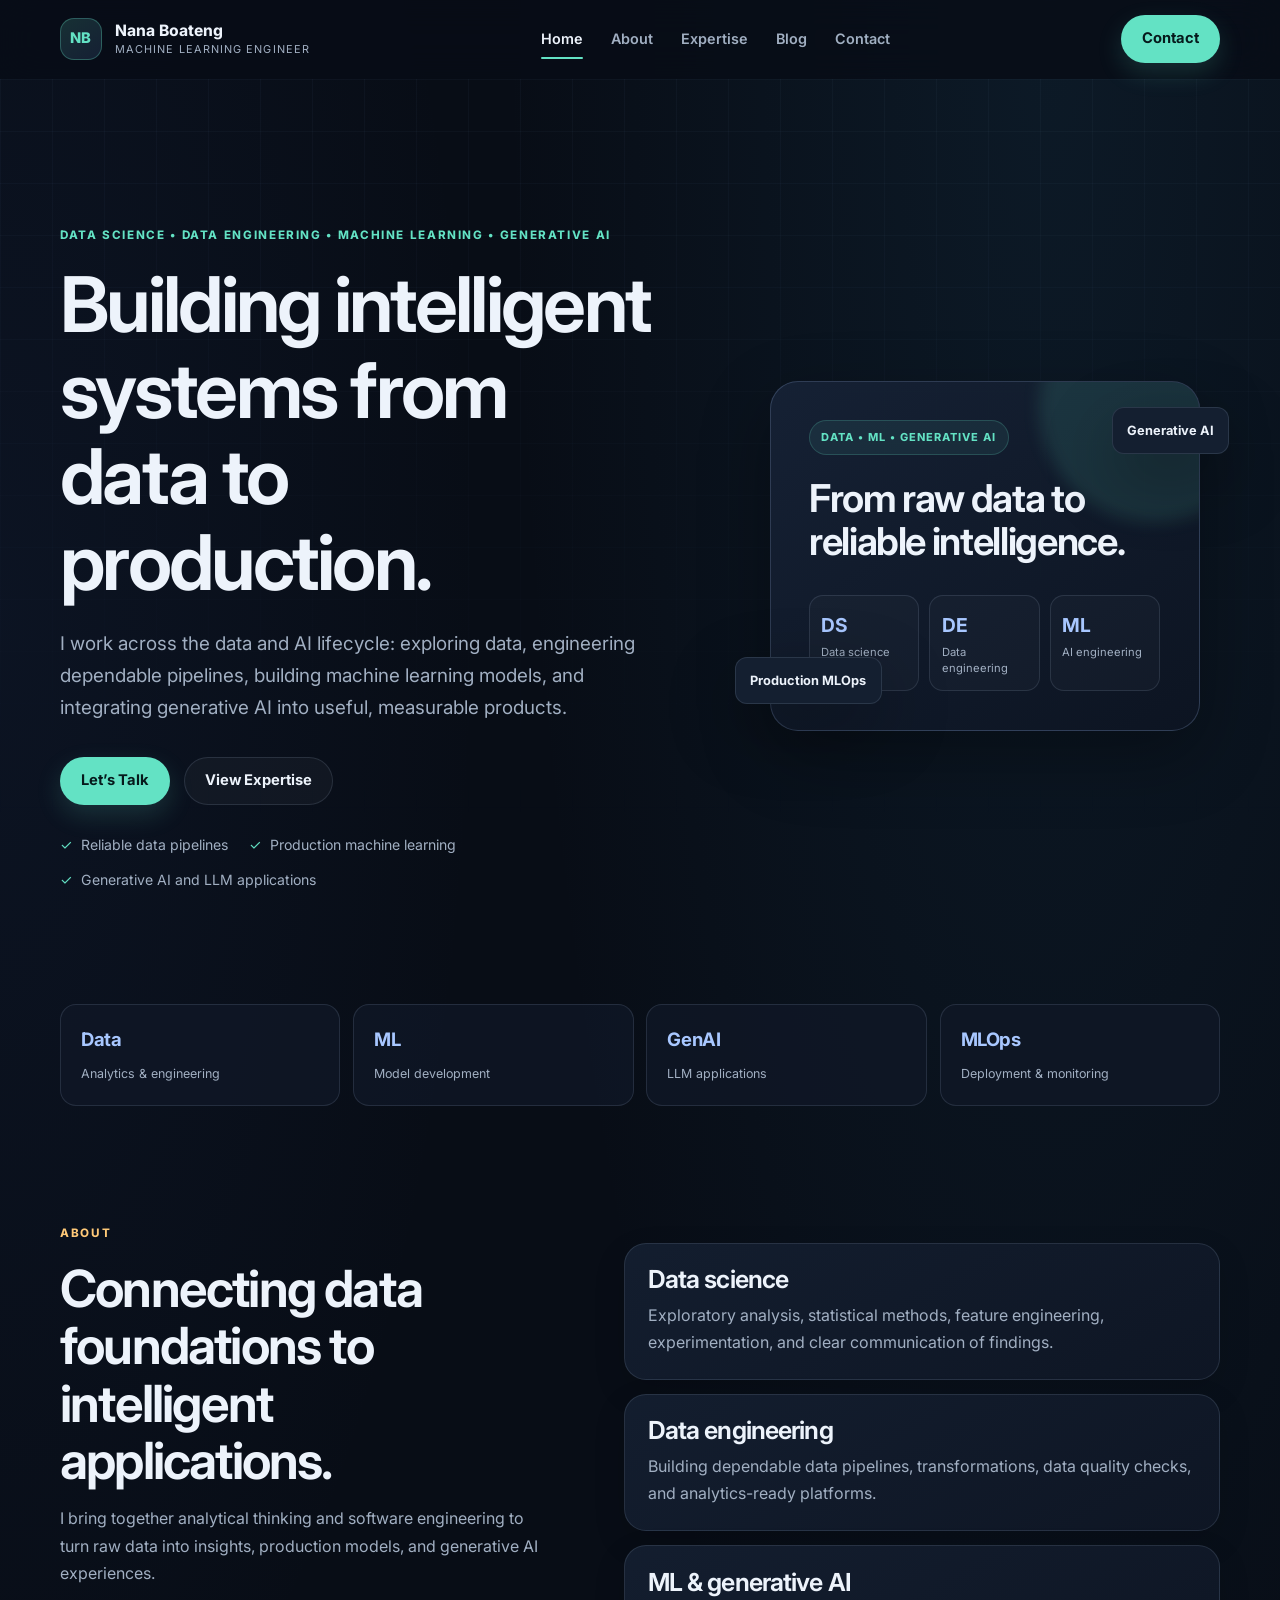
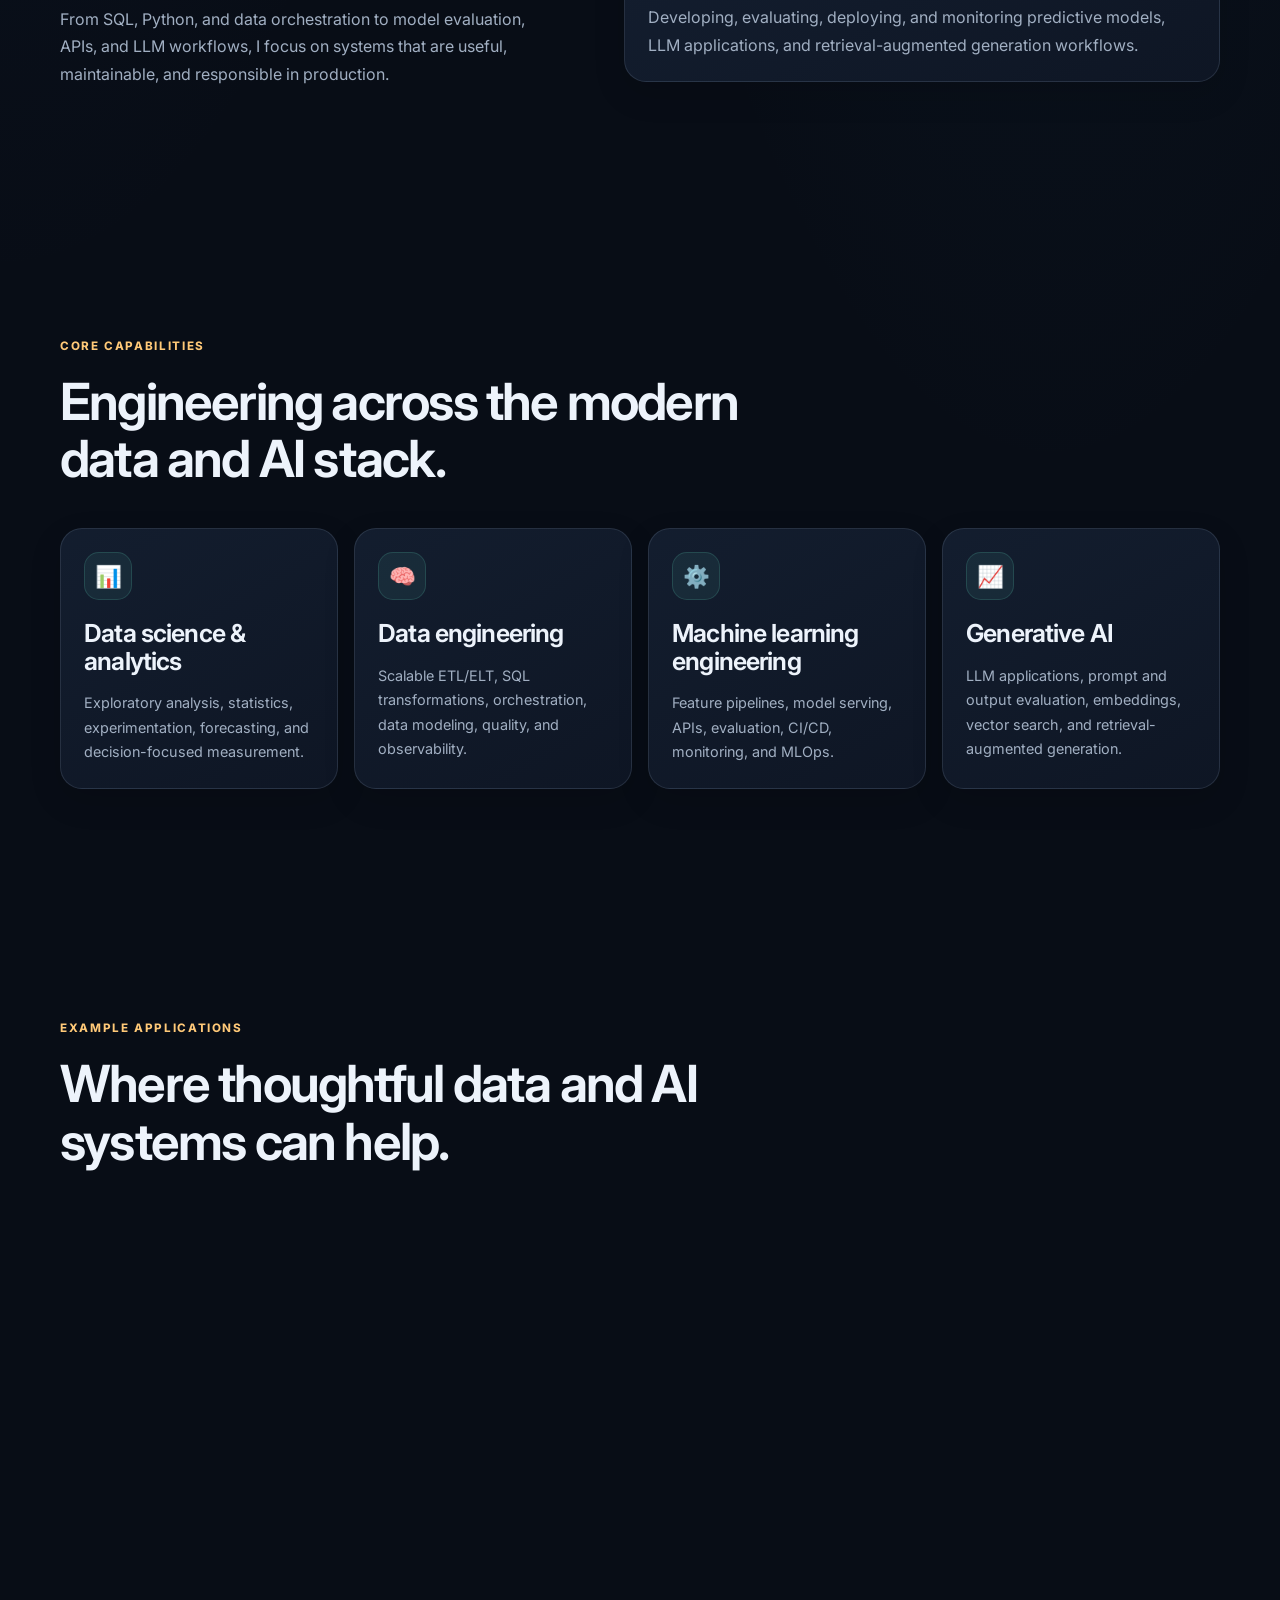
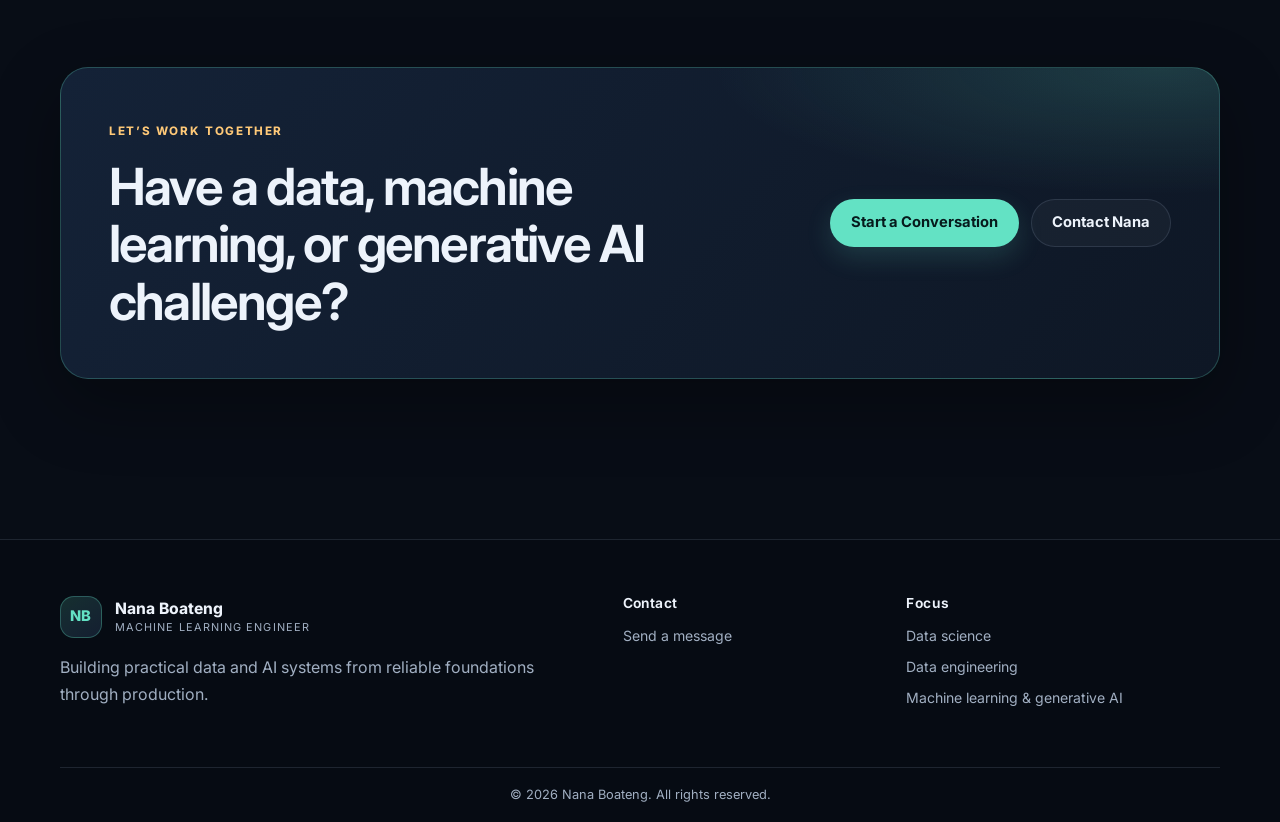
==== index.html @ 85acb922 "add files" ====
<!DOCTYPE html>
<html lang="en">
  <head>
    <meta charset="UTF-8" />
    <meta name="viewport" content="width=device-width, initial-scale=1.0" />
    <meta name="theme-color" content="#080d16" />
    <title>Nana Boateng | Machine Learning Engineer</title>
    <meta
      name="description"
      content="Nana Boateng is a Machine Learning Engineer working across data science, data engineering, machine learning, and generative AI."
    />
    <link rel="preconnect" href="https://fonts.googleapis.com" />
    <link rel="preconnect" href="https://fonts.gstatic.com" crossorigin />
    <link
      href="https://fonts.googleapis.com/css2?family=Inter:wght@400;500;600;700;800&display=swap"
      rel="stylesheet"
    />
    <link rel="stylesheet" href="assets/css/styles.css" />
  </head>
  <body>
    <a class="skip-link" href="#main-content">Skip to content</a>
    <header class="site-header">
      <div class="container nav-wrap">
        <div class="brand">
          <div class="brand-mark">NB</div>
          <div>
            <span class="brand-name">Nana Boateng</span>
            <small>Machine Learning Engineer</small>
          </div>
        </div>

        <nav class="main-nav" id="primary-navigation" aria-label="Main navigation">
          <a href="index.html">Home</a>
          <a href="pages/about.html">About</a>
          <a href="pages/expertise.html">Expertise</a>
          <a href="blog/index.html">Blog</a>
          <a href="pages/contact.html">Contact</a>
        </nav>

        <button class="menu-toggle" type="button" aria-label="Open menu" aria-controls="primary-navigation" aria-expanded="false">☰</button>
        <a class="btn btn-primary nav-cta" href="pages/contact.html">Contact</a>
      </div>
    </header>

    <main id="main-content">
      <section class="hero">
        <div class="container hero-layout">
          <div class="hero-copy">
            <span class="eyebrow">Data science • data engineering • machine learning • generative AI</span>
            <h1>Building intelligent systems from data to production.</h1>
            <p>
              I work across the data and AI lifecycle: exploring data, engineering dependable
              pipelines, building machine learning models, and integrating generative AI into
              useful, measurable products.
            </p>
            <div class="hero-actions">
              <a class="btn btn-primary" href="pages/contact.html">Let’s Talk</a>
              <a class="btn btn-secondary" href="pages/expertise.html">View Expertise</a>
            </div>
            <ul class="hero-points">
              <li>Reliable data pipelines</li>
              <li>Production machine learning</li>
              <li>Generative AI and LLM applications</li>
            </ul>
          </div>

          <div class="hero-visual" role="img" aria-label="Overview of data science, data engineering, machine learning, and generative AI">
            <div class="visual-card main-card">
              <div class="mini-badge">Data • ML • Generative AI</div>
              <h3>From raw data to reliable intelligence.</h3>
              <div class="card-rows">
                <div>
                  <strong>DS</strong>
                  <span>Data science</span>
                </div>
                <div>
                  <strong>DE</strong>
                  <span>Data engineering</span>
                </div>
                <div>
                  <strong>ML</strong>
                  <span>AI engineering</span>
                </div>
              </div>
            </div>
            <div class="floating-note note-top">Generative AI</div>
            <div class="floating-note note-bottom">Production MLOps</div>
          </div>
        </div>
      </section>

      <section class="stats">
        <div class="container stat-grid">
          <div>
            <strong>Data</strong>
            <span>Analytics & engineering</span>
          </div>
          <div>
            <strong>ML</strong>
            <span>Model development</span>
          </div>
          <div>
            <strong>GenAI</strong>
            <span>LLM applications</span>
          </div>
          <div>
            <strong>MLOps</strong>
            <span>Deployment & monitoring</span>
          </div>
        </div>
      </section>

      <section id="about" class="section about">
        <div class="container split-layout">
          <div class="content-block">
            <span class="eyebrow accent">About</span>
            <h2>Connecting data foundations to intelligent applications.</h2>
            <p>
              I bring together analytical thinking and software engineering to turn raw data into
              insights, production models, and generative AI experiences.
            </p>
            <p>
              From SQL, Python, and data orchestration to model evaluation, APIs, and LLM workflows,
              I focus on systems that are useful, maintainable, and responsible in production.
            </p>
          </div>

          <div class="feature-stack">
            <article>
              <h3>Data science</h3>
              <p>Exploratory analysis, statistical methods, feature engineering, experimentation, and clear communication of findings.</p>
            </article>
            <article>
              <h3>Data engineering</h3>
              <p>Building dependable data pipelines, transformations, data quality checks, and analytics-ready platforms.</p>
            </article>
            <article>
              <h3>ML & generative AI</h3>
              <p>Developing, evaluating, deploying, and monitoring predictive models, LLM applications, and retrieval-augmented generation workflows.</p>
            </article>
          </div>
        </div>
      </section>

      <section id="programs" class="section programs">
        <div class="container">
          <div class="section-heading">
            <span class="eyebrow accent">Core capabilities</span>
            <h2>Engineering across the modern data and AI stack.</h2>
          </div>

          <div class="card-grid">
            <article class="program-card">
              <div class="icon" aria-hidden="true">📊</div>
              <h3>Data science & analytics</h3>
              <p>Exploratory analysis, statistics, experimentation, forecasting, and decision-focused measurement.</p>
            </article>
            <article class="program-card">
              <div class="icon" aria-hidden="true">🧠</div>
              <h3>Data engineering</h3>
              <p>Scalable ETL/ELT, SQL transformations, orchestration, data modeling, quality, and observability.</p>
            </article>
            <article class="program-card">
              <div class="icon" aria-hidden="true">⚙️</div>
              <h3>Machine learning engineering</h3>
              <p>Feature pipelines, model serving, APIs, evaluation, CI/CD, monitoring, and MLOps.</p>
            </article>
            <article class="program-card">
              <div class="icon" aria-hidden="true">📈</div>
              <h3>Generative AI</h3>
              <p>LLM applications, prompt and output evaluation, embeddings, vector search, and retrieval-augmented generation.</p>
            </article>
          </div>
        </div>
      </section>

      <section class="section impact">
        <div class="container">
          <div class="section-heading">
            <span class="eyebrow accent">Example applications</span>
            <h2>Where thoughtful data and AI systems can help.</h2>
          </div>

          <div class="impact-grid">
            <div class="impact-card">
              <span>Risk & trust</span>
              <h3>Fraud signal analysis</h3>
              <p>Combine structured behavior, anomaly detection, and validated language signals to support investigation workflows.</p>
            </div>
            <div class="impact-card">
              <span>Operations</span>
              <h3>Forecasting & planning</h3>
              <p>Use clean, well-modeled data and carefully validated predictive systems to support operational planning.</p>
            </div>
            <div class="impact-card">
              <span>Generative AI</span>
              <h3>Knowledge assistants</h3>
              <p>Connect trusted content to retrieval-augmented generation with evaluation, access controls, and clear fallback behavior.</p>
            </div>
          </div>
        </div>
      </section>

      <section id="contact" class="section admissions">
        <div class="container admit-box">
          <div>
            <span class="eyebrow accent">Let’s work together</span>
            <h2>Have a data, machine learning, or generative AI challenge?</h2>
          </div>
          <div class="admit-actions">
            <a class="btn btn-primary" href="pages/contact.html">Start a Conversation</a>
            <a class="btn btn-secondary" href="pages/contact.html">Contact Nana</a>
          </div>
        </div>
      </section>
    </main>

    <footer class="site-footer">
      <div class="container footer-grid">
        <div>
          <div class="brand footer-brand">
            <div class="brand-mark">NB</div>
            <div>
              <span class="brand-name">Nana Boateng</span>
              <small>Machine Learning Engineer</small>
            </div>
          </div>
          <p>Building practical data and AI systems from reliable foundations through production.</p>
        </div>

        <div>
          <h4>Contact</h4>
          <ul><li><a href="pages/contact.html">Send a message</a></li></ul>
        </div>

        <div>
          <h4>Focus</h4>
          <ul>
            <li>Data science</li>
            <li>Data engineering</li>
            <li>Machine learning & generative AI</li>
          </ul>
        </div>
      </div>

      <div class="container footer-bottom">
        <p>© <span id="year"></span> Nana Boateng. All rights reserved.</p>
      </div>
    </footer>

    <script src="assets/js/script.js"></script>
  </body>
</html>
---- assets/css/styles.css ----
:root {
  color-scheme: dark;
  --bg: #080d16;
  --surface: #101827;
  --surface-raised: #141f30;
  --text: #edf3fb;
  --muted: #a1afc2;
  --primary: #a8c7ff;
  --primary-strong: #76a8ff;
  --secondary: #63e2c4;
  --accent: #ffc978;
  --border: rgba(177, 198, 226, 0.14);
  --shadow: 0 24px 70px rgba(0, 0, 0, 0.32);
  --container: 1160px;
  --radius: 22px;
  --font-body: "Inter", "Segoe UI", sans-serif;
}

* { box-sizing: border-box; }

html {
  scroll-behavior: smooth;
  scroll-padding-top: 100px;
  -webkit-text-size-adjust: 100%;
}

body {
  min-width: 320px;
  margin: 0;
  background:
    radial-gradient(ellipse at 82% 0%, rgba(42, 112, 153, 0.13), transparent 34rem),
    radial-gradient(ellipse at 0% 38rem, rgba(45, 77, 145, 0.1), transparent 30rem),
    var(--bg);
  color: var(--text);
  font-family: var(--font-body);
  font-size: 16px;
  line-height: 1.7;
  text-rendering: optimizeLegibility;
  -webkit-font-smoothing: antialiased;
}

::selection { color: #04131a; background: var(--secondary); }
a { color: inherit; text-decoration: none; }
img, svg { display: block; max-width: 100%; }
button, input, textarea { font: inherit; }
button, a { -webkit-tap-highlight-color: transparent; }

.container {
  width: min(var(--container), calc(100% - 3rem));
  margin-inline: auto;
}

.section { padding-block: clamp(4.5rem, 9vw, 7rem); }
.section-heading { max-width: 720px; margin-bottom: 2.5rem; }

h1, h2, h3, h4 {
  margin: 0 0 1rem;
  color: var(--text);
  font-weight: 650;
  line-height: 1.12;
  letter-spacing: -0.035em;
}

h1 { font-size: clamp(2.8rem, 6vw, 5.1rem); }
h2 { font-size: clamp(2rem, 4vw, 3.3rem); }
h3 { font-size: clamp(1.2rem, 2vw, 1.55rem); }
p { margin: 0 0 1.2rem; color: var(--muted); }

.skip-link {
  position: fixed;
  top: 1rem;
  left: 1rem;
  z-index: 100;
  padding: 0.75rem 1rem;
  transform: translateY(-160%);
  border-radius: 10px;
  background: var(--secondary);
  color: #04131a;
  font-weight: 700;
}
.skip-link:focus { transform: translateY(0); }

.site-header {
  position: sticky;
  top: 0;
  z-index: 30;
  border-bottom: 1px solid transparent;
  background: rgba(8, 13, 22, 0.82);
  backdrop-filter: blur(18px);
  -webkit-backdrop-filter: blur(18px);
  transition: border-color 180ms ease, box-shadow 180ms ease;
}
.site-header.is-scrolled {
  border-color: var(--border);
  box-shadow: 0 12px 35px rgba(0, 0, 0, 0.16);
}

.nav-wrap {
  display: flex;
  min-height: 78px;
  align-items: center;
  justify-content: space-between;
  gap: 1.5rem;
}

.brand { display: inline-flex; align-items: center; gap: 0.8rem; flex-shrink: 0; }
.brand-mark {
  display: grid;
  width: 42px;
  height: 42px;
  place-items: center;
  border: 1px solid rgba(99, 226, 196, 0.3);
  border-radius: 14px;
  background: linear-gradient(145deg, rgba(99, 226, 196, 0.17), rgba(118, 168, 255, 0.13));
  color: var(--secondary);
  font-size: 0.92rem;
  font-weight: 800;
  letter-spacing: 0.04em;
}
.brand-name { display: block; font-size: 0.98rem; font-weight: 750; line-height: 1.3; }
.brand small {
  display: block;
  color: var(--muted);
  font-size: 0.68rem;
  letter-spacing: 0.1em;
  line-height: 1.5;
  text-transform: uppercase;
}

.main-nav { display: flex; align-items: center; gap: clamp(1rem, 2.2vw, 1.8rem); color: var(--muted); font-size: 0.9rem; font-weight: 600; }
.main-nav a { position: relative; padding-block: 0.5rem; transition: color 160ms ease; }
.main-nav a:hover, .main-nav a[aria-current="page"] { color: var(--text); }
.main-nav a[aria-current="page"]::after {
  position: absolute;
  right: 0;
  bottom: 0;
  left: 0;
  height: 2px;
  border-radius: 2px;
  background: var(--secondary);
  content: "";
}

.btn {
  display: inline-flex;
  min-height: 48px;
  align-items: center;
  justify-content: center;
  gap: 0.55rem;
  padding: 0.75rem 1.25rem;
  border: 1px solid transparent;
  border-radius: 999px;
  cursor: pointer;
  font-size: 0.92rem;
  font-weight: 700;
  line-height: 1.3;
  transition: transform 180ms ease, background-color 180ms ease, border-color 180ms ease, box-shadow 180ms ease;
}
.btn:hover { transform: translateY(-2px); }
.btn-primary {
  background: var(--secondary);
  color: #061a1c;
  box-shadow: 0 10px 26px rgba(99, 226, 196, 0.16);
}
.btn-primary:hover { background: #85efd5; box-shadow: 0 14px 32px rgba(99, 226, 196, 0.23); }
.btn-secondary { border-color: var(--border); background: rgba(255, 255, 255, 0.035); color: var(--text); }
.btn-secondary:hover { border-color: rgba(99, 226, 196, 0.45); background: rgba(99, 226, 196, 0.07); }
.menu-toggle {
  display: none;
  width: 44px;
  height: 44px;
  align-items: center;
  justify-content: center;
  border: 1px solid var(--border);
  border-radius: 12px;
  background: var(--surface);
  color: var(--text);
  cursor: pointer;
  font-size: 1.25rem;
}

.hero {
  position: relative;
  overflow: hidden;
  padding-block: clamp(5rem, 11vw, 9rem) clamp(4.5rem, 9vw, 7rem);
}
.hero::before {
  position: absolute;
  inset: 0;
  background-image: linear-gradient(rgba(168, 199, 255, 0.035) 1px, transparent 1px), linear-gradient(90deg, rgba(168, 199, 255, 0.035) 1px, transparent 1px);
  background-size: 52px 52px;
  mask-image: linear-gradient(to bottom, black, transparent 84%);
  pointer-events: none;
  content: "";
}
.hero-layout { position: relative; display: grid; grid-template-columns: minmax(0, 1.12fr) minmax(320px, 0.88fr); align-items: center; gap: clamp(3rem, 7vw, 7rem); }
.hero-copy { max-width: 720px; }
.eyebrow {
  display: inline-flex;
  align-items: center;
  gap: 0.55rem;
  margin-bottom: 1.1rem;
  color: var(--secondary);
  font-size: 0.73rem;
  font-weight: 750;
  letter-spacing: 0.14em;
  line-height: 1.5;
  text-transform: uppercase;
}
.eyebrow.accent { color: var(--accent); }
.hero h1 { max-width: 800px; margin-bottom: 1.4rem; }
.hero h1 span { color: var(--secondary); }
.hero-copy > p { max-width: 630px; font-size: clamp(1.05rem, 1.6vw, 1.18rem); }
.hero-actions { display: flex; flex-wrap: wrap; gap: 0.85rem; margin-block: 2rem 1.8rem; }
.hero-points { display: flex; flex-wrap: wrap; gap: 0.65rem 1.35rem; margin: 0; padding: 0; color: var(--muted); font-size: 0.88rem; list-style: none; }
.hero-points li::before { margin-right: 0.55rem; color: var(--secondary); content: "✓"; }

.hero-visual { position: relative; display: grid; min-height: 390px; place-items: center; }
.visual-card {
  position: relative;
  z-index: 1;
  width: min(100%, 430px);
  padding: clamp(1.5rem, 3.3vw, 2.4rem);
  overflow: hidden;
  border: 1px solid rgba(168, 199, 255, 0.2);
  border-radius: 28px;
  background: linear-gradient(145deg, rgba(22, 34, 53, 0.96), rgba(13, 21, 34, 0.96));
  box-shadow: var(--shadow);
}
.visual-card::after {
  position: absolute;
  top: -90px;
  right: -70px;
  width: 230px;
  height: 230px;
  border-radius: 50%;
  background: rgba(99, 226, 196, 0.12);
  filter: blur(8px);
  content: "";
}
.mini-badge { position: relative; z-index: 1; display: inline-flex; padding: 0.45rem 0.72rem; border: 1px solid rgba(99, 226, 196, 0.2); border-radius: 999px; background: rgba(99, 226, 196, 0.08); color: var(--secondary); font-size: 0.69rem; font-weight: 750; letter-spacing: 0.09em; text-transform: uppercase; }
.main-card h3 { position: relative; z-index: 1; max-width: 320px; margin-top: 1.35rem; font-size: clamp(1.8rem, 3vw, 2.6rem); }
.card-rows { position: relative; z-index: 1; display: grid; grid-template-columns: repeat(3, 1fr); gap: 0.65rem; margin-top: 2rem; }
.card-rows div { padding: 0.85rem 0.7rem; border: 1px solid var(--border); border-radius: 14px; background: rgba(255, 255, 255, 0.025); }
.card-rows strong { display: block; color: var(--primary); font-size: 1.2rem; }
.card-rows span { display: block; margin-top: 0.2rem; color: var(--muted); font-size: 0.7rem; line-height: 1.4; }
.floating-note { position: absolute; z-index: 2; padding: 0.72rem 0.9rem; border: 1px solid var(--border); border-radius: 12px; background: var(--surface-raised); box-shadow: var(--shadow); color: var(--text); font-size: 0.8rem; font-weight: 700; }
.note-top { top: 12%; right: -2%; }
.note-bottom { bottom: 12%; left: -3%; }

.stats { position: relative; z-index: 2; }
.stat-grid { display: grid; grid-template-columns: repeat(4, minmax(0, 1fr)); gap: 0.8rem; }
.stat-grid > div { padding: 1.2rem 1.25rem; border: 1px solid var(--border); border-radius: 16px; background: rgba(16, 24, 39, 0.78); }
.stat-grid strong { display: block; margin-bottom: 0.2rem; color: var(--primary); font-size: 1.16rem; letter-spacing: -0.02em; }
.stat-grid span { color: var(--muted); font-size: 0.78rem; }

.split-layout { display: grid; grid-template-columns: minmax(0, 0.9fr) minmax(0, 1.1fr); align-items: center; gap: clamp(2rem, 6vw, 5.5rem); }
.feature-stack, .timeline, .card-list, .contact-stack { display: grid; gap: 0.9rem; }
.feature-stack article, .timeline article, .card-list article, .contact-card, .impact-card, .post-card, .program-card {
  border: 1px solid var(--border);
  border-radius: var(--radius);
  background: linear-gradient(150deg, rgba(20, 31, 48, 0.95), rgba(15, 23, 37, 0.95));
  box-shadow: 0 12px 32px rgba(0, 0, 0, 0.13);
}
.feature-stack article, .timeline article, .card-list article, .contact-card, .impact-card { padding: 1.4rem; }
.feature-stack h3, .timeline h3, .card-list h3, .impact-card h3 { margin-bottom: 0.5rem; }
.feature-stack p:last-child, .timeline p:last-child, .card-list p:last-child, .contact-card p:last-child, .impact-card p:last-child { margin-bottom: 0; }

.card-grid { display: grid; grid-template-columns: repeat(4, minmax(0, 1fr)); gap: 1rem; }
.program-card { min-height: 235px; padding: 1.45rem; transition: transform 200ms ease, border-color 200ms ease, box-shadow 200ms ease; }
.program-card:hover { transform: translateY(-5px); border-color: rgba(99, 226, 196, 0.38); box-shadow: 0 20px 42px rgba(0, 0, 0, 0.2); }
.program-card .icon { display: grid; width: 48px; height: 48px; place-items: center; margin-bottom: 1.25rem; border: 1px solid rgba(99, 226, 196, 0.16); border-radius: 15px; background: rgba(99, 226, 196, 0.08); font-size: 1.35rem; }
.program-card p { margin-bottom: 0; font-size: 0.9rem; }

.impact-grid { display: grid; grid-template-columns: repeat(3, minmax(0, 1fr)); gap: 1rem; }
.impact-card > span { display: inline-block; margin-bottom: 1rem; color: var(--secondary); font-size: 0.72rem; font-weight: 750; letter-spacing: 0.12em; text-transform: uppercase; }

.page-hero { padding-block: clamp(3.5rem, 7vw, 6rem) 1rem; }
.page-hero-inner {
  position: relative;
  overflow: hidden;
  padding: clamp(2rem, 6vw, 4.5rem);
  border: 1px solid var(--border);
  border-radius: 30px;
  background:
    radial-gradient(ellipse at 92% 2%, rgba(99, 226, 196, 0.14), transparent 24rem),
    linear-gradient(135deg, rgba(24, 39, 61, 0.95), rgba(13, 20, 33, 0.94));
  box-shadow: var(--shadow);
}
.page-hero h1 { max-width: 850px; font-size: clamp(2.5rem, 5.5vw, 4.5rem); }
.page-hero p { max-width: 740px; margin-bottom: 0; font-size: 1.05rem; }

.list-check { display: grid; gap: 0.85rem; margin: 1.5rem 0 0; padding: 0; list-style: none; }
.list-check li { position: relative; padding-left: 2rem; color: var(--muted); }
.list-check li::before { position: absolute; left: 0; color: var(--secondary); font-weight: 800; content: "✓"; }

.admit-box {
  display: flex;
  align-items: center;
  justify-content: space-between;
  gap: 2rem;
  padding: clamp(1.75rem, 5vw, 3rem);
  border: 1px solid rgba(99, 226, 196, 0.25);
  border-radius: 28px;
  background: radial-gradient(ellipse at 95% 0%, rgba(99, 226, 196, 0.17), transparent 28rem), linear-gradient(130deg, #142237, #0e1725);
  box-shadow: var(--shadow);
}
.admit-box h2 { max-width: 650px; margin-bottom: 0; }
.admit-actions { display: flex; flex-wrap: wrap; gap: 0.75rem; }

.site-footer { margin-top: 3rem; border-top: 1px solid var(--border); background: rgba(6, 10, 17, 0.65); }
.footer-grid { display: grid; grid-template-columns: 1.5fr 0.7fr 0.9fr; gap: 2.5rem; padding-block: 3.5rem 2.5rem; }
.footer-brand { margin-bottom: 1rem; }
.site-footer h4 { margin-bottom: 0.8rem; font-size: 0.86rem; letter-spacing: 0.03em; }
.site-footer ul { display: grid; gap: 0.45rem; margin: 0; padding: 0; color: var(--muted); font-size: 0.88rem; list-style: none; }
.site-footer a:hover { color: var(--secondary); }
.footer-bottom { padding-block: 1rem; border-top: 1px solid var(--border); text-align: center; }
.footer-bottom p { margin: 0; font-size: 0.8rem; }

.info-grid { display: grid; grid-template-columns: minmax(0, 0.8fr) minmax(0, 1.2fr); align-items: start; gap: 1.2rem; }
.contact-card a { color: var(--secondary); font-weight: 650; }
.contact-form { display: grid; gap: 0.9rem; }
.contact-form input, .contact-form textarea, .blog-search {
  width: 100%;
  min-height: 48px;
  padding: 0.8rem 0.95rem;
  border: 1px solid var(--border);
  border-radius: 12px;
  background: rgba(5, 10, 18, 0.7);
  color: var(--text);
  font: inherit;
  transition: border-color 160ms ease, box-shadow 160ms ease;
}
.contact-form textarea { min-height: 140px; resize: vertical; }
.contact-form input::placeholder, .contact-form textarea::placeholder, .blog-search::placeholder { color: #8291a5; }
.contact-form input:focus, .contact-form textarea:focus, .blog-search:focus { border-color: var(--secondary); box-shadow: 0 0 0 3px rgba(99, 226, 196, 0.1); outline: none; }
.form-status { min-height: 1.4em; margin: 0; color: var(--secondary); font-size: 0.86rem; }
.form-note { margin: 0; font-size: 0.86rem; }

.blog-controls { display: grid; grid-template-columns: minmax(220px, 1fr) auto; align-items: end; gap: 0.7rem 1rem; margin-bottom: 1.5rem; }
.blog-search-label { grid-column: 1 / -1; color: var(--text); font-size: 0.88rem; font-weight: 700; }
.blog-controls .filter-bar { margin: 0; }
.filter-bar { display: flex; flex-wrap: wrap; gap: 0.55rem; }
.filter-button { min-height: 42px; padding: 0.55rem 0.9rem; border: 1px solid var(--border); border-radius: 999px; background: var(--surface); color: var(--muted); cursor: pointer; font-size: 0.82rem; font-weight: 650; transition: color 160ms ease, border-color 160ms ease, background 160ms ease; }
.filter-button:hover { border-color: rgba(99, 226, 196, 0.45); color: var(--text); }
.filter-button[aria-pressed="true"] { border-color: var(--secondary); background: rgba(99, 226, 196, 0.12); color: var(--secondary); }
.blog-results { grid-column: 1 / -1; margin: 0; font-size: 0.82rem; }
.blog-grid { display: grid; grid-template-columns: repeat(2, minmax(0, 1fr)); gap: 1rem; }
.post-card { padding: 1.6rem; }
.blog-card { display: flex; min-height: 260px; flex-direction: column; transition: transform 200ms ease, border-color 200ms ease, box-shadow 200ms ease; }
.blog-card:hover { transform: translateY(-4px); border-color: rgba(99, 226, 196, 0.45); box-shadow: 0 22px 46px rgba(0, 0, 0, 0.23); }
.blog-card[hidden], .post-card[hidden] { display: none; }
.post-card .meta { display: block; margin-bottom: 0.9rem; color: var(--secondary); font-size: 0.7rem; font-weight: 750; letter-spacing: 0.1em; text-transform: uppercase; }
.post-card h3 { font-size: clamp(1.35rem, 2.3vw, 1.75rem); }
.post-card p { font-size: 0.92rem; }
.read-link { display: inline-flex; align-items: center; gap: 0.5rem; margin-top: auto; padding-top: 1rem; color: var(--secondary); font-size: 0.88rem; font-weight: 700; }

.article-wrap { width: min(790px, calc(100% - 3rem)); margin-inline: auto; }
.article-header { padding-block: clamp(3rem, 7vw, 5rem) 1.6rem; }
.article-header h1 { max-width: 850px; font-size: clamp(2.5rem, 5.5vw, 4.5rem); }
.article-meta { max-width: 690px; color: var(--muted); font-size: 1.04rem; }
.article-content { padding-block: 1rem 5rem; }
.article-content > p { font-size: 1.02rem; }
.article-content h2 { margin-top: 2.8rem; font-size: clamp(1.7rem, 3vw, 2.25rem); }
.article-content h3 { margin-top: 1.8rem; }
.article-content ul { margin-bottom: 1.5rem; padding-left: 1.4rem; color: var(--muted); }
.article-content li { margin-bottom: 0.55rem; }
.article-content code:not(pre code) { padding: 0.12em 0.35em; border: 1px solid var(--border); border-radius: 5px; background: rgba(255, 255, 255, 0.05); color: var(--secondary); font-size: 0.9em; }
.code-example { position: relative; margin: 1.4rem 0 1.8rem; overflow: hidden; border: 1px solid var(--border); border-radius: 17px; background: #070c13; }
.code-label { margin: 0; padding: 0.8rem 1rem; border-bottom: 1px solid var(--border); color: var(--secondary); font-size: 0.76rem; font-weight: 750; letter-spacing: 0.06em; text-transform: uppercase; }
.code-example pre { margin: 0; overflow-x: auto; padding: 1.25rem; color: #d9e8f8; font: 0.86rem/1.7 "Cascadia Code", Consolas, monospace; tab-size: 4; }
.code-output { border-top: 1px solid var(--border); background: rgba(99, 226, 196, 0.045); }
.article-callout { margin-block: 1.7rem; padding: 1.2rem 1.35rem; border: 1px solid rgba(99, 226, 196, 0.2); border-left: 3px solid var(--secondary); border-radius: 0 14px 14px 0; background: rgba(99, 226, 196, 0.055); }
.article-callout p:last-child { margin: 0; }
.article-nav { display: flex; flex-wrap: wrap; gap: 0.8rem; margin-top: 3rem; }
.reading-progress { position: fixed; inset: 0 0 auto; z-index: 50; height: 3px; pointer-events: none; }
.reading-progress span { display: block; width: 0; height: 100%; background: var(--secondary); box-shadow: 0 0 14px rgba(99, 226, 196, 0.5); }
.copy-code { position: absolute; top: 0.45rem; right: 0.5rem; z-index: 1; min-height: 34px; padding: 0.35rem 0.7rem; border: 1px solid var(--border); border-radius: 8px; background: var(--surface-raised); color: var(--text); cursor: pointer; font-size: 0.75rem; font-weight: 700; }
.copy-code:hover { border-color: var(--secondary); color: var(--secondary); }
.copy-status { min-height: 1.2em; margin: 0; padding: 0 1rem 0.5rem; color: var(--secondary); font-size: 0.78rem; }

.reveal { opacity: 0; transform: translateY(16px); transition: opacity 500ms ease, transform 500ms ease; }
.reveal.is-visible { opacity: 1; transform: translateY(0); }
.back-to-top { position: fixed; right: 1.25rem; bottom: 1.25rem; z-index: 20; display: grid; width: 46px; height: 46px; place-items: center; border: 1px solid var(--border); border-radius: 50%; background: var(--surface-raised); color: var(--text); cursor: pointer; box-shadow: var(--shadow); opacity: 0; visibility: hidden; transform: translateY(8px); transition: opacity 180ms ease, transform 180ms ease, visibility 180ms ease; }
.back-to-top.is-visible { opacity: 1; visibility: visible; transform: translateY(0); }

:focus-visible { outline: 3px solid var(--secondary); outline-offset: 3px; }

@media (max-width: 960px) {
  .container { width: min(var(--container), calc(100% - 2.5rem)); }
  .nav-cta { display: none; }
  .menu-toggle { display: inline-flex; }
  .main-nav { position: absolute; top: calc(100% + 0.5rem); right: 1.25rem; left: 1.25rem; display: none; align-items: stretch; flex-direction: column; gap: 0.15rem; padding: 0.75rem; border: 1px solid var(--border); border-radius: 17px; background: rgba(13, 20, 32, 0.98); box-shadow: var(--shadow); }
  .main-nav.open { display: flex; }
  .main-nav a { padding: 0.75rem 0.85rem; border-radius: 10px; }
  .main-nav a:hover, .main-nav a[aria-current="page"] { background: rgba(99, 226, 196, 0.06); }
  .main-nav a[aria-current="page"]::after { display: none; }
  .hero-layout { grid-template-columns: minmax(0, 1fr) minmax(280px, 0.8fr); gap: 2rem; }
  .card-grid { grid-template-columns: repeat(2, minmax(0, 1fr)); }
  .program-card { min-height: 210px; }
}

@media (max-width: 700px) {
  .container { width: calc(100% - 2rem); }
  .nav-wrap { min-height: 70px; }
  .hero { padding-top: 4.5rem; }
  .hero-layout, .split-layout, .info-grid { grid-template-columns: 1fr; }
  .hero-visual { min-height: 340px; margin-top: 0.5rem; }
  .visual-card { width: min(100%, 460px); }
  .floating-note.note-top { right: 0; }
  .floating-note.note-bottom { left: 0; }
  .stat-grid { grid-template-columns: repeat(2, minmax(0, 1fr)); }
  .impact-grid { grid-template-columns: 1fr; }
  .footer-grid { grid-template-columns: 1fr 1fr; gap: 1.8rem; }
  .footer-grid > :first-child { grid-column: 1 / -1; }
  .admit-box { align-items: flex-start; flex-direction: column; }
  .blog-controls { grid-template-columns: 1fr; }
  .blog-controls .filter-bar { gap: 0.45rem; }
  .blog-results { grid-column: auto; }
  .blog-grid { grid-template-columns: 1fr; }
}

@media (max-width: 480px) {
  body { font-size: 15px; }
  .brand small { font-size: 0.6rem; }
  .brand-mark { width: 38px; height: 38px; }
  .hero-actions, .admit-actions, .article-nav { align-items: stretch; flex-direction: column; }
  .hero-actions .btn, .admit-actions .btn, .article-nav .btn { width: 100%; }
  .hero-points { display: grid; gap: 0.5rem; }
  .card-grid, .stat-grid { grid-template-columns: 1fr; }
  .stat-grid > div { display: flex; align-items: center; justify-content: space-between; gap: 1rem; }
  .page-hero-inner { border-radius: 22px; }
  .footer-grid { grid-template-columns: 1fr; }
  .footer-grid > :first-child { grid-column: auto; }
  .code-example pre { padding: 1rem; font-size: 0.78rem; }
  .filter-button { padding-inline: 0.7rem; font-size: 0.76rem; }
}

@media (prefers-reduced-motion: reduce) {
  *, *::before, *::after { scroll-behavior: auto !important; animation-duration: 0.01ms !important; animation-iteration-count: 1 !important; transition-duration: 0.01ms !important; }
  .reveal { opacity: 1; transform: none; }
}
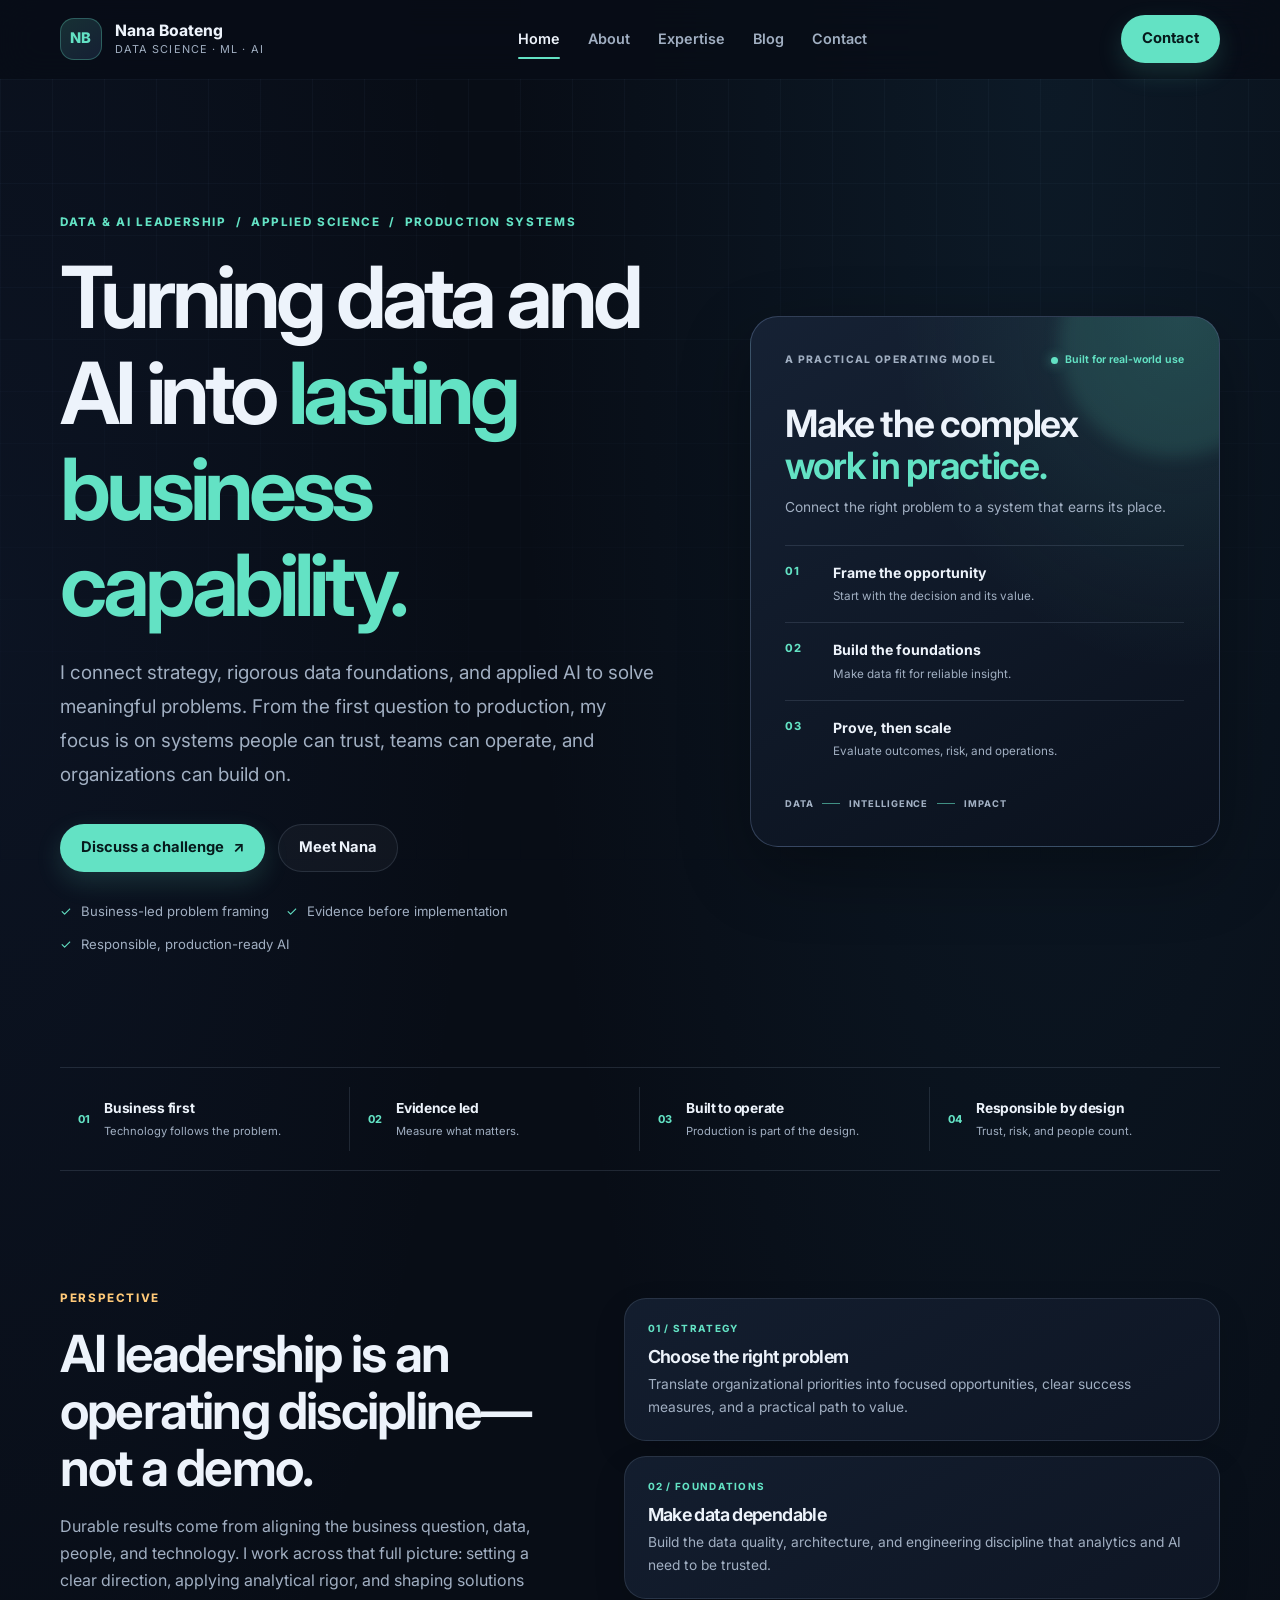
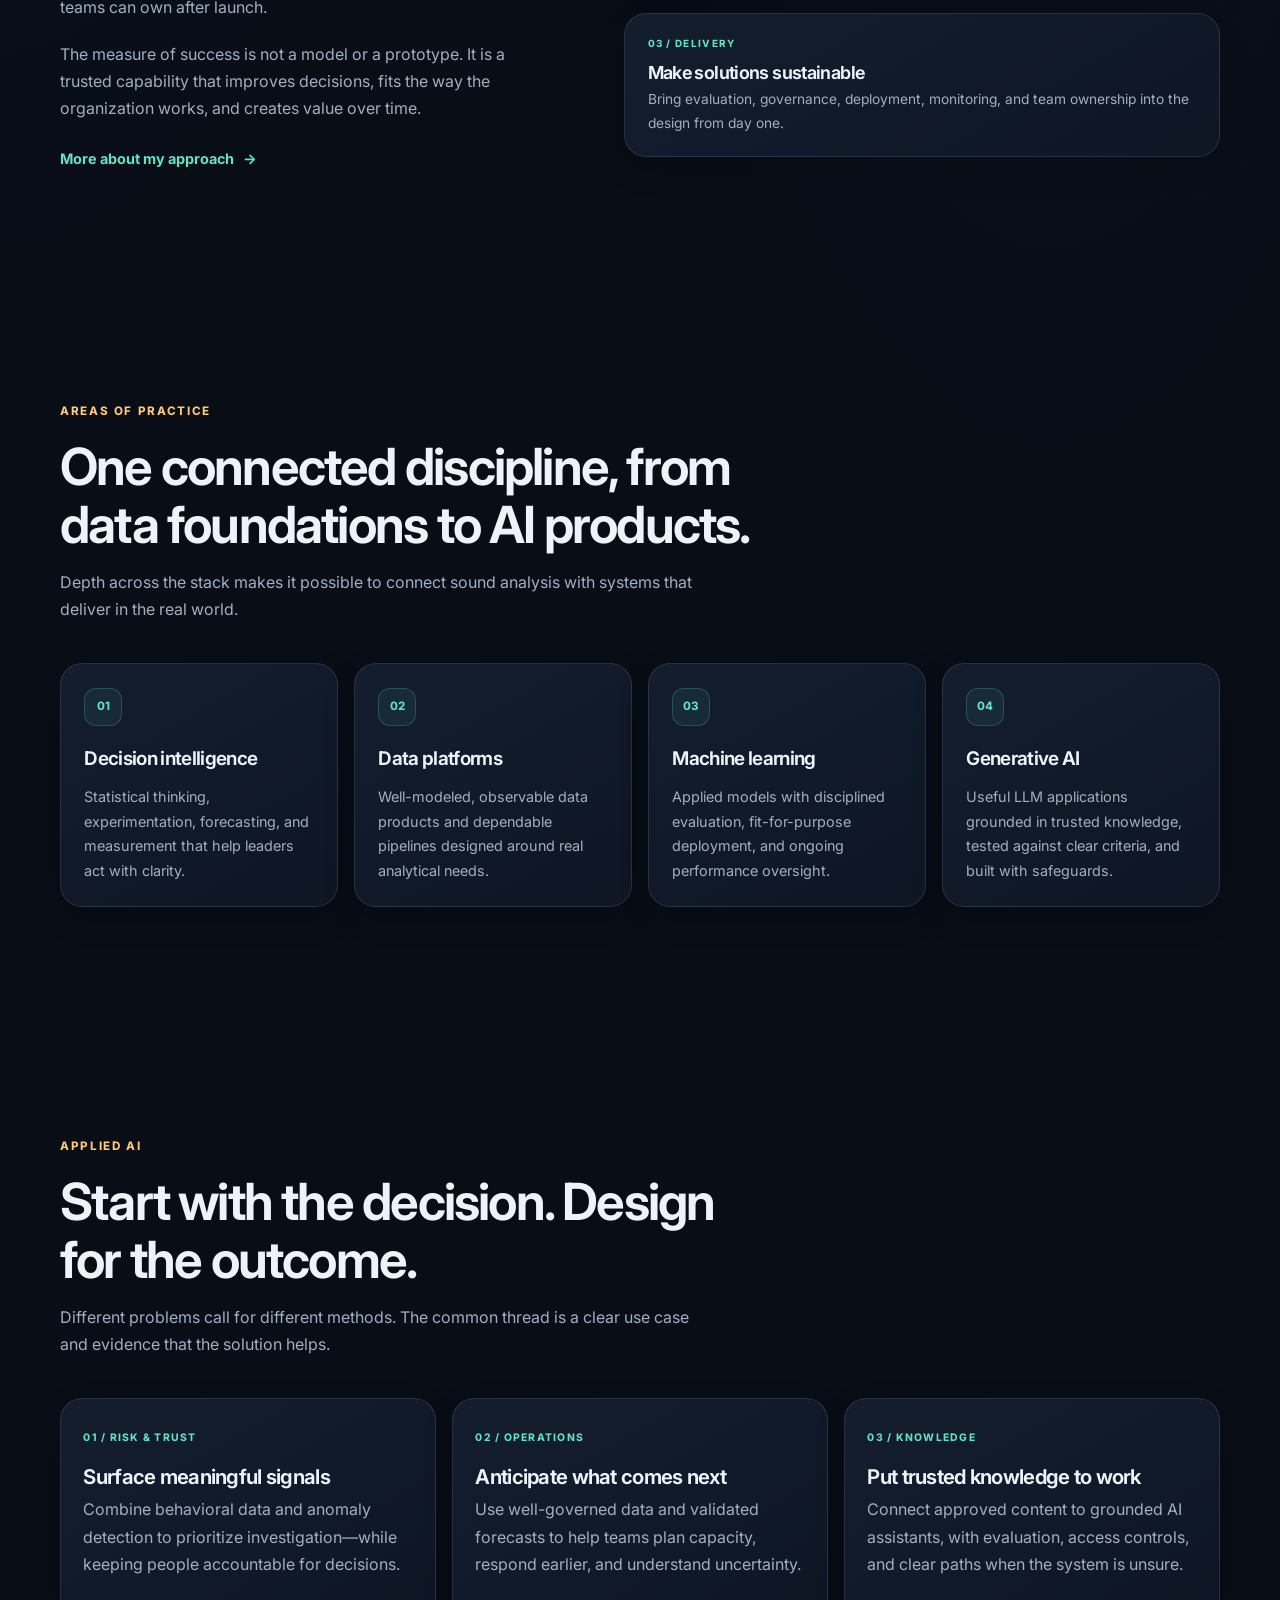
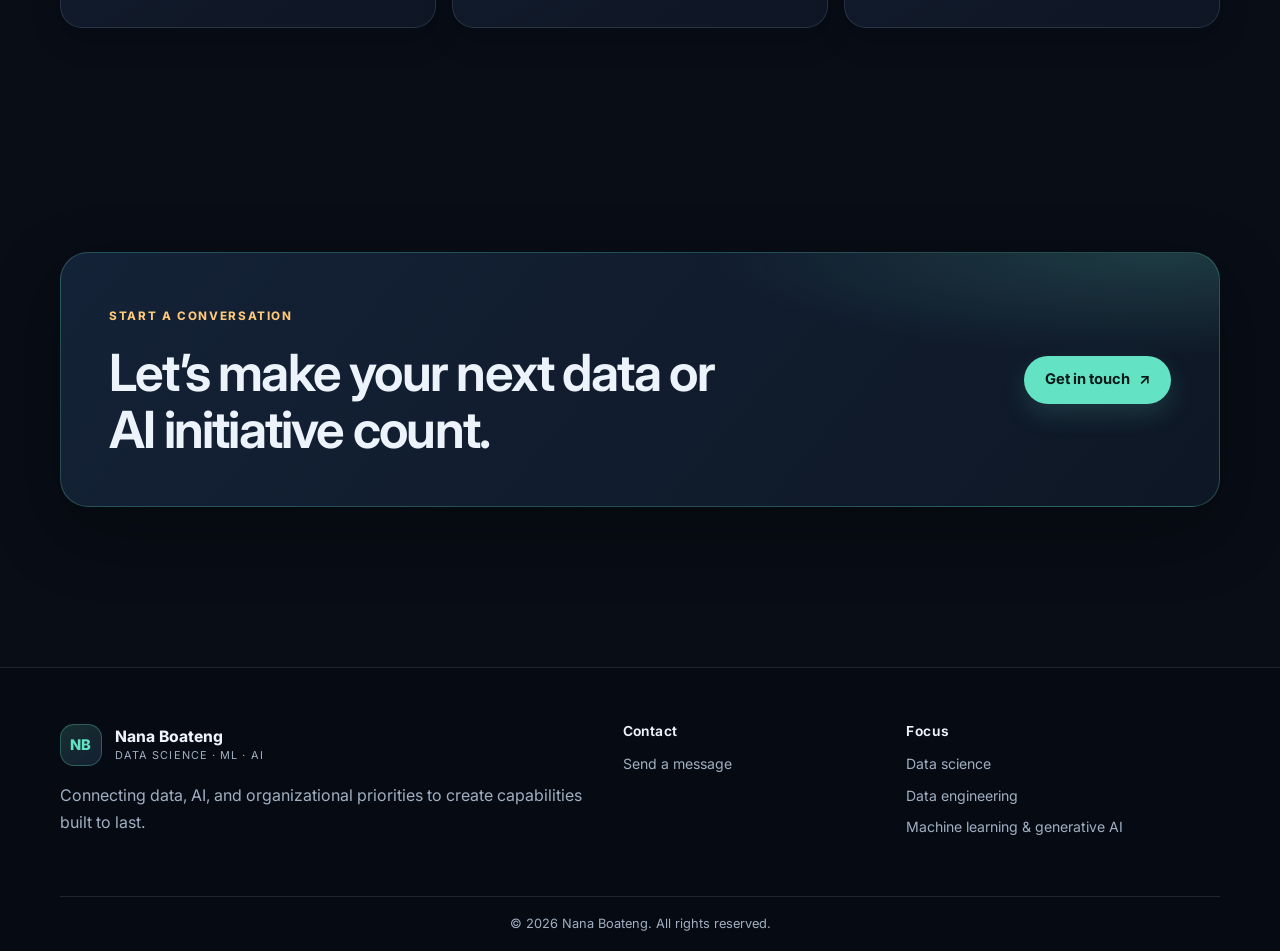
==== commit e27c39e7: "add files" ====
--- a/index.html
+++ b/index.html
@@ -4,10 +4,10 @@
     <meta charset="UTF-8" />
     <meta name="viewport" content="width=device-width, initial-scale=1.0" />
     <meta name="theme-color" content="#080d16" />
-    <title>Nana Boateng | Machine Learning Engineer</title>
+    <title>Nana Boateng | Data &amp; AI Leader</title>
     <meta
       name="description"
-      content="Nana Boateng is a Machine Learning Engineer working across data science, data engineering, machine learning, and generative AI."
+      content="Nana Boateng connects data science, machine learning, and AI strategy to practical, responsible systems that work in production."
     />
     <link rel="preconnect" href="https://fonts.googleapis.com" />
     <link rel="preconnect" href="https://fonts.gstatic.com" crossorigin />
@@ -25,7 +25,7 @@
           <div class="brand-mark">NB</div>
           <div>
             <span class="brand-name">Nana Boateng</span>
-            <small>Machine Learning Engineer</small>
+            <small>Data Science · ML · AI</small>
           </div>
         </div>
 
@@ -46,98 +46,72 @@
       <section class="hero">
         <div class="container hero-layout">
           <div class="hero-copy">
-            <span class="eyebrow">Data science • data engineering • machine learning • generative AI</span>
-            <h1>Building intelligent systems from data to production.</h1>
+            <span class="eyebrow">Data &amp; AI leadership <span aria-hidden="true">/</span> Applied science <span aria-hidden="true">/</span> Production systems</span>
+            <h1>Turning data and AI into <span>lasting business capability.</span></h1>
             <p>
-              I work across the data and AI lifecycle: exploring data, engineering dependable
-              pipelines, building machine learning models, and integrating generative AI into
-              useful, measurable products.
+              I connect strategy, rigorous data foundations, and applied AI to solve meaningful
+              problems. From the first question to production, my focus is on systems people can
+              trust, teams can operate, and organizations can build on.
             </p>
             <div class="hero-actions">
-              <a class="btn btn-primary" href="pages/contact.html">Let’s Talk</a>
-              <a class="btn btn-secondary" href="pages/expertise.html">View Expertise</a>
+              <a class="btn btn-primary" href="pages/contact.html">Discuss a challenge <span aria-hidden="true">↗</span></a>
+              <a class="btn btn-secondary" href="pages/about.html">Meet Nana</a>
             </div>
             <ul class="hero-points">
-              <li>Reliable data pipelines</li>
-              <li>Production machine learning</li>
-              <li>Generative AI and LLM applications</li>
+              <li>Business-led problem framing</li>
+              <li>Evidence before implementation</li>
+              <li>Responsible, production-ready AI</li>
             </ul>
           </div>
 
-          <div class="hero-visual" role="img" aria-label="Overview of data science, data engineering, machine learning, and generative AI">
-            <div class="visual-card main-card">
-              <div class="mini-badge">Data • ML • Generative AI</div>
-              <h3>From raw data to reliable intelligence.</h3>
-              <div class="card-rows">
-                <div>
-                  <strong>DS</strong>
-                  <span>Data science</span>
-                </div>
-                <div>
-                  <strong>DE</strong>
-                  <span>Data engineering</span>
-                </div>
-                <div>
-                  <strong>ML</strong>
-                  <span>AI engineering</span>
-                </div>
+          <div class="hero-visual" role="group" aria-label="A practical framework for moving from business questions to trusted AI systems">
+            <div class="visual-card operating-model">
+              <div class="model-header">
+                <span class="model-kicker">A practical operating model</span>
+                <span class="model-status"><span aria-hidden="true"></span> Built for real-world use</span>
               </div>
-            </div>
-            <div class="floating-note note-top">Generative AI</div>
-            <div class="floating-note note-bottom">Production MLOps</div>
-          </div>
-        </div>
-      </section>
-
-      <section class="stats">
+              <h2>Make the complex <span>work in practice.</span></h2>
+              <p class="model-intro">Connect the right problem to a system that earns its place.</p>
+              <ol class="model-steps">
+                <li><span>01</span><div><strong>Frame the opportunity</strong><small>Start with the decision and its value.</small></div></li>
+                <li><span>02</span><div><strong>Build the foundations</strong><small>Make data fit for reliable insight.</small></div></li>
+                <li><span>03</span><div><strong>Prove, then scale</strong><small>Evaluate outcomes, risk, and operations.</small></div></li>
+              </ol>
+              <div class="model-footer"><span>DATA</span><i></i><span>INTELLIGENCE</span><i></i><span>IMPACT</span></div>
+            </div>
+          </div>
+        </div>
+      </section>
+
+      <section class="stats" aria-label="Working principles">
         <div class="container stat-grid">
-          <div>
-            <strong>Data</strong>
-            <span>Analytics & engineering</span>
-          </div>
-          <div>
-            <strong>ML</strong>
-            <span>Model development</span>
-          </div>
-          <div>
-            <strong>GenAI</strong>
-            <span>LLM applications</span>
-          </div>
-          <div>
-            <strong>MLOps</strong>
-            <span>Deployment & monitoring</span>
-          </div>
+          <div><span class="principle-index">01</span><strong>Business first</strong><span>Technology follows the problem.</span></div>
+          <div><span class="principle-index">02</span><strong>Evidence led</strong><span>Measure what matters.</span></div>
+          <div><span class="principle-index">03</span><strong>Built to operate</strong><span>Production is part of the design.</span></div>
+          <div><span class="principle-index">04</span><strong>Responsible by design</strong><span>Trust, risk, and people count.</span></div>
         </div>
       </section>
 
       <section id="about" class="section about">
         <div class="container split-layout">
           <div class="content-block">
-            <span class="eyebrow accent">About</span>
-            <h2>Connecting data foundations to intelligent applications.</h2>
+            <span class="eyebrow accent">Perspective</span>
+            <h2>AI leadership is an operating discipline—not a demo.</h2>
             <p>
-              I bring together analytical thinking and software engineering to turn raw data into
-              insights, production models, and generative AI experiences.
+              Durable results come from aligning the business question, data, people, and technology.
+              I work across that full picture: setting a clear direction, applying analytical rigor,
+              and shaping solutions teams can own after launch.
             </p>
             <p>
-              From SQL, Python, and data orchestration to model evaluation, APIs, and LLM workflows,
-              I focus on systems that are useful, maintainable, and responsible in production.
+              The measure of success is not a model or a prototype. It is a trusted capability that
+              improves decisions, fits the way the organization works, and creates value over time.
             </p>
-          </div>
-
-          <div class="feature-stack">
-            <article>
-              <h3>Data science</h3>
-              <p>Exploratory analysis, statistical methods, feature engineering, experimentation, and clear communication of findings.</p>
-            </article>
-            <article>
-              <h3>Data engineering</h3>
-              <p>Building dependable data pipelines, transformations, data quality checks, and analytics-ready platforms.</p>
-            </article>
-            <article>
-              <h3>ML & generative AI</h3>
-              <p>Developing, evaluating, deploying, and monitoring predictive models, LLM applications, and retrieval-augmented generation workflows.</p>
-            </article>
+            <a class="text-link" href="pages/about.html">More about my approach <span aria-hidden="true">→</span></a>
+          </div>
+          <div class="feature-stack leadership-stack">
+            <article><span class="feature-index">01 / STRATEGY</span><h3>Choose the right problem</h3><p>Translate organizational priorities into focused opportunities, clear success measures, and a practical path to value.</p></article>
+            <article><span class="feature-index">02 / FOUNDATIONS</span><h3>Make data dependable</h3><p>Build the data quality, architecture, and engineering discipline that analytics and AI need to be trusted.</p></article>
+            <article><span class="feature-index">03 / DELIVERY</span><h3>Make solutions sustainable</h3><p>Bring evaluation, governance, deployment, monitoring, and team ownership into the design from day one.</p></article>
           </div>
         </div>
       </section>
@@ -145,30 +119,31 @@
       <section id="programs" class="section programs">
         <div class="container">
           <div class="section-heading">
-            <span class="eyebrow accent">Core capabilities</span>
-            <h2>Engineering across the modern data and AI stack.</h2>
+            <span class="eyebrow accent">Areas of practice</span>
+            <h2>One connected discipline, from data foundations to AI products.</h2>
+            <p>Depth across the stack makes it possible to connect sound analysis with systems that deliver in the real world.</p>
           </div>
 
           <div class="card-grid">
             <article class="program-card">
-              <div class="icon" aria-hidden="true">📊</div>
-              <h3>Data science & analytics</h3>
-              <p>Exploratory analysis, statistics, experimentation, forecasting, and decision-focused measurement.</p>
-            </article>
-            <article class="program-card">
-              <div class="icon" aria-hidden="true">🧠</div>
-              <h3>Data engineering</h3>
-              <p>Scalable ETL/ELT, SQL transformations, orchestration, data modeling, quality, and observability.</p>
-            </article>
-            <article class="program-card">
-              <div class="icon" aria-hidden="true">⚙️</div>
-              <h3>Machine learning engineering</h3>
-              <p>Feature pipelines, model serving, APIs, evaluation, CI/CD, monitoring, and MLOps.</p>
-            </article>
-            <article class="program-card">
-              <div class="icon" aria-hidden="true">📈</div>
+              <span class="capability-index">01</span>
+              <h3>Decision intelligence</h3>
+              <p>Statistical thinking, experimentation, forecasting, and measurement that help leaders act with clarity.</p>
+            </article>
+            <article class="program-card">
+              <span class="capability-index">02</span>
+              <h3>Data platforms</h3>
+              <p>Well-modeled, observable data products and dependable pipelines designed around real analytical needs.</p>
+            </article>
+            <article class="program-card">
+              <span class="capability-index">03</span>
+              <h3>Machine learning</h3>
+              <p>Applied models with disciplined evaluation, fit-for-purpose deployment, and ongoing performance oversight.</p>
+            </article>
+            <article class="program-card">
+              <span class="capability-index">04</span>
               <h3>Generative AI</h3>
-              <p>LLM applications, prompt and output evaluation, embeddings, vector search, and retrieval-augmented generation.</p>
+              <p>Useful LLM applications grounded in trusted knowledge, tested against clear criteria, and built with safeguards.</p>
             </article>
           </div>
         </div>
@@ -177,25 +152,26 @@
       <section class="section impact">
         <div class="container">
           <div class="section-heading">
-            <span class="eyebrow accent">Example applications</span>
-            <h2>Where thoughtful data and AI systems can help.</h2>
+            <span class="eyebrow accent">Applied AI</span>
+            <h2>Start with the decision. Design for the outcome.</h2>
+            <p>Different problems call for different methods. The common thread is a clear use case and evidence that the solution helps.</p>
           </div>
 
           <div class="impact-grid">
             <div class="impact-card">
-              <span>Risk & trust</span>
-              <h3>Fraud signal analysis</h3>
-              <p>Combine structured behavior, anomaly detection, and validated language signals to support investigation workflows.</p>
+              <span>01 / RISK &amp; TRUST</span>
+              <h3>Surface meaningful signals</h3>
+              <p>Combine behavioral data and anomaly detection to prioritize investigation—while keeping people accountable for decisions.</p>
             </div>
             <div class="impact-card">
-              <span>Operations</span>
-              <h3>Forecasting & planning</h3>
-              <p>Use clean, well-modeled data and carefully validated predictive systems to support operational planning.</p>
+              <span>02 / OPERATIONS</span>
+              <h3>Anticipate what comes next</h3>
+              <p>Use well-governed data and validated forecasts to help teams plan capacity, respond earlier, and understand uncertainty.</p>
             </div>
             <div class="impact-card">
-              <span>Generative AI</span>
-              <h3>Knowledge assistants</h3>
-              <p>Connect trusted content to retrieval-augmented generation with evaluation, access controls, and clear fallback behavior.</p>
+              <span>03 / KNOWLEDGE</span>
+              <h3>Put trusted knowledge to work</h3>
+              <p>Connect approved content to grounded AI assistants, with evaluation, access controls, and clear paths when the system is unsure.</p>
             </div>
           </div>
         </div>
@@ -204,12 +180,11 @@
       <section id="contact" class="section admissions">
         <div class="container admit-box">
           <div>
-            <span class="eyebrow accent">Let’s work together</span>
-            <h2>Have a data, machine learning, or generative AI challenge?</h2>
+            <span class="eyebrow accent">Start a conversation</span>
+            <h2>Let’s make your next data or AI initiative count.</h2>
           </div>
           <div class="admit-actions">
-            <a class="btn btn-primary" href="pages/contact.html">Start a Conversation</a>
-            <a class="btn btn-secondary" href="pages/contact.html">Contact Nana</a>
+            <a class="btn btn-primary" href="pages/contact.html">Get in touch <span aria-hidden="true">↗</span></a>
           </div>
         </div>
       </section>
@@ -222,10 +197,10 @@
             <div class="brand-mark">NB</div>
             <div>
               <span class="brand-name">Nana Boateng</span>
-              <small>Machine Learning Engineer</small>
-            </div>
-          </div>
-          <p>Building practical data and AI systems from reliable foundations through production.</p>
+              <small>Data Science · ML · AI</small>
+            </div>
+          </div>
+          <p>Connecting data, AI, and organizational priorities to create capabilities built to last.</p>
         </div>
 
         <div>
--- a/assets/css/styles.css
+++ b/assets/css/styles.css
@@ -274,6 +274,62 @@
 
 .impact-grid { display: grid; grid-template-columns: repeat(3, minmax(0, 1fr)); gap: 1rem; }
 .impact-card > span { display: inline-block; margin-bottom: 1rem; color: var(--secondary); font-size: 0.72rem; font-weight: 750; letter-spacing: 0.12em; text-transform: uppercase; }
+
+/* Homepage: an editorial, leadership-focused introduction and operating model. */
+.hero { padding-top: clamp(5.5rem, 10vw, 8.5rem); }
+.hero-copy { max-width: 750px; }
+.hero .eyebrow { flex-wrap: wrap; }
+.hero h1 { max-width: 780px; font-size: clamp(3.2rem, 6.7vw, 5.8rem); letter-spacing: -0.06em; }
+.hero h1 span, .operating-model h2 span { color: var(--secondary); }
+.hero-copy > p { max-width: 660px; line-height: 1.8; }
+.hero-points { gap: 0.65rem 1.1rem; font-size: 0.82rem; }
+.hero-visual { min-height: 470px; }
+.operating-model {
+  width: min(100%, 470px);
+  padding: clamp(1.5rem, 3vw, 2.15rem);
+  border-color: rgba(168, 199, 255, 0.23);
+  background:
+    radial-gradient(ellipse at 92% 0%, rgba(99, 226, 196, 0.12), transparent 18rem),
+    linear-gradient(150deg, rgba(22, 34, 53, 0.98), rgba(10, 17, 29, 0.98));
+}
+.model-header { display: flex; align-items: center; justify-content: space-between; gap: 1rem; }
+.model-kicker, .feature-index { color: var(--muted); font-size: 0.65rem; font-weight: 750; letter-spacing: 0.13em; text-transform: uppercase; }
+.model-status { display: inline-flex; align-items: center; gap: 0.45rem; color: var(--secondary); font-size: 0.66rem; font-weight: 650; }
+.model-status span { width: 7px; height: 7px; border-radius: 50%; background: var(--secondary); box-shadow: 0 0 12px rgba(99, 226, 196, 0.7); }
+.operating-model h2 { position: relative; z-index: 1; max-width: 340px; margin: 2.15rem 0 0.55rem; font-size: clamp(1.8rem, 3vw, 2.35rem); }
+.operating-model h2 span { display: block; }
+.model-intro { position: relative; z-index: 1; margin: 0; font-size: 0.86rem; }
+.model-steps { position: relative; z-index: 1; display: grid; gap: 0; margin: 1.55rem 0 0; padding: 0; list-style: none; }
+.model-steps li { display: grid; grid-template-columns: 2.25rem 1fr; gap: 0.75rem; padding: 0.95rem 0; border-top: 1px solid var(--border); }
+.model-steps li > span { padding-top: 0.05rem; color: var(--secondary); font-size: 0.7rem; font-weight: 750; letter-spacing: 0.08em; }
+.model-steps strong, .model-steps small { display: block; }
+.model-steps strong { font-size: 0.88rem; }
+.model-steps small { margin-top: 0.15rem; color: var(--muted); font-size: 0.73rem; }
+.model-footer { position: relative; z-index: 1; display: flex; align-items: center; gap: 0.55rem; margin-top: 1.15rem; color: var(--muted); font-size: 0.58rem; font-weight: 750; letter-spacing: 0.1em; }
+.model-footer i { width: 18px; height: 1px; background: var(--secondary); opacity: 0.6; }
+.stat-grid { gap: 0; padding-block: 1.15rem; border-block: 1px solid var(--border); }
+.stat-grid > div { display: grid; grid-template-columns: auto 1fr; column-gap: 0.8rem; align-content: center; padding: 0.65rem 1.1rem; border: 0; border-right: 1px solid var(--border); border-radius: 0; background: transparent; }
+.stat-grid > div:last-child { border-right: 0; }
+.stat-grid .principle-index { grid-row: span 2; align-self: center; color: var(--secondary); font-size: 0.68rem; font-weight: 750; letter-spacing: 0.08em; }
+.stat-grid strong { margin: 0 0 0.08rem; color: var(--text); font-size: 0.86rem; }
+.stat-grid span:last-child { color: var(--muted); font-size: 0.7rem; }
+.content-block h2 { max-width: 590px; }
+.content-block p { max-width: 620px; }
+.text-link { display: inline-flex; align-items: center; gap: 0.55rem; margin-top: 0.35rem; color: var(--secondary); font-size: 0.9rem; font-weight: 700; }
+.text-link span { transition: transform 160ms ease; }
+.text-link:hover span { transform: translateX(4px); }
+.leadership-stack article { padding: 1.3rem 1.4rem; }
+.feature-index { display: block; margin-bottom: 0.65rem; color: var(--secondary); font-size: 0.62rem; }
+.leadership-stack h3 { margin-bottom: 0.35rem; font-size: 1.12rem; }
+.leadership-stack p { font-size: 0.86rem; }
+.section-heading > p { max-width: 650px; margin-top: 0.8rem; }
+.program-card { min-height: 225px; padding: 1.45rem; }
+.program-card .capability-index { display: inline-flex; width: 38px; height: 38px; align-items: center; justify-content: center; margin-bottom: 1.4rem; border: 1px solid rgba(99, 226, 196, 0.22); border-radius: 12px; background: rgba(99, 226, 196, 0.07); color: var(--secondary); font-size: 0.72rem; font-weight: 750; }
+.program-card h3 { font-size: 1.18rem; }
+.impact-card { min-height: 230px; }
+.impact-card > span { margin-bottom: 1.2rem; font-size: 0.65rem; }
+.impact-card h3 { font-size: 1.27rem; }
+.admit-box { border-color: rgba(99, 226, 196, 0.2); }
 
 .page-hero { padding-block: clamp(3.5rem, 7vw, 6rem) 1rem; }
 .page-hero-inner {
@@ -398,6 +454,7 @@
   .hero-layout { grid-template-columns: minmax(0, 1fr) minmax(280px, 0.8fr); gap: 2rem; }
   .card-grid { grid-template-columns: repeat(2, minmax(0, 1fr)); }
   .program-card { min-height: 210px; }
+  .stat-grid > div { padding-inline: 0.7rem; }
 }
 
 @media (max-width: 700px) {
@@ -406,10 +463,13 @@
   .hero { padding-top: 4.5rem; }
   .hero-layout, .split-layout, .info-grid { grid-template-columns: 1fr; }
   .hero-visual { min-height: 340px; margin-top: 0.5rem; }
+  .hero-visual { min-height: 410px; }
   .visual-card { width: min(100%, 460px); }
   .floating-note.note-top { right: 0; }
   .floating-note.note-bottom { left: 0; }
   .stat-grid { grid-template-columns: repeat(2, minmax(0, 1fr)); }
+  .stat-grid > div:nth-child(2) { border-right: 0; }
+  .stat-grid > div:nth-child(n + 3) { border-top: 1px solid var(--border); }
   .impact-grid { grid-template-columns: 1fr; }
   .footer-grid { grid-template-columns: 1fr 1fr; gap: 1.8rem; }
   .footer-grid > :first-child { grid-column: 1 / -1; }
@@ -429,6 +489,11 @@
   .hero-points { display: grid; gap: 0.5rem; }
   .card-grid, .stat-grid { grid-template-columns: 1fr; }
   .stat-grid > div { display: flex; align-items: center; justify-content: space-between; gap: 1rem; }
+  .stat-grid > div { display: grid; grid-template-columns: auto 1fr; justify-content: initial; }
+  .operating-model { padding: 1.25rem; }
+  .model-header { align-items: flex-start; flex-direction: column; gap: 0.4rem; }
+  .model-footer { gap: 0.35rem; font-size: 0.52rem; }
+  .model-footer i { width: 10px; }
   .page-hero-inner { border-radius: 22px; }
   .footer-grid { grid-template-columns: 1fr; }
   .footer-grid > :first-child { grid-column: auto; }
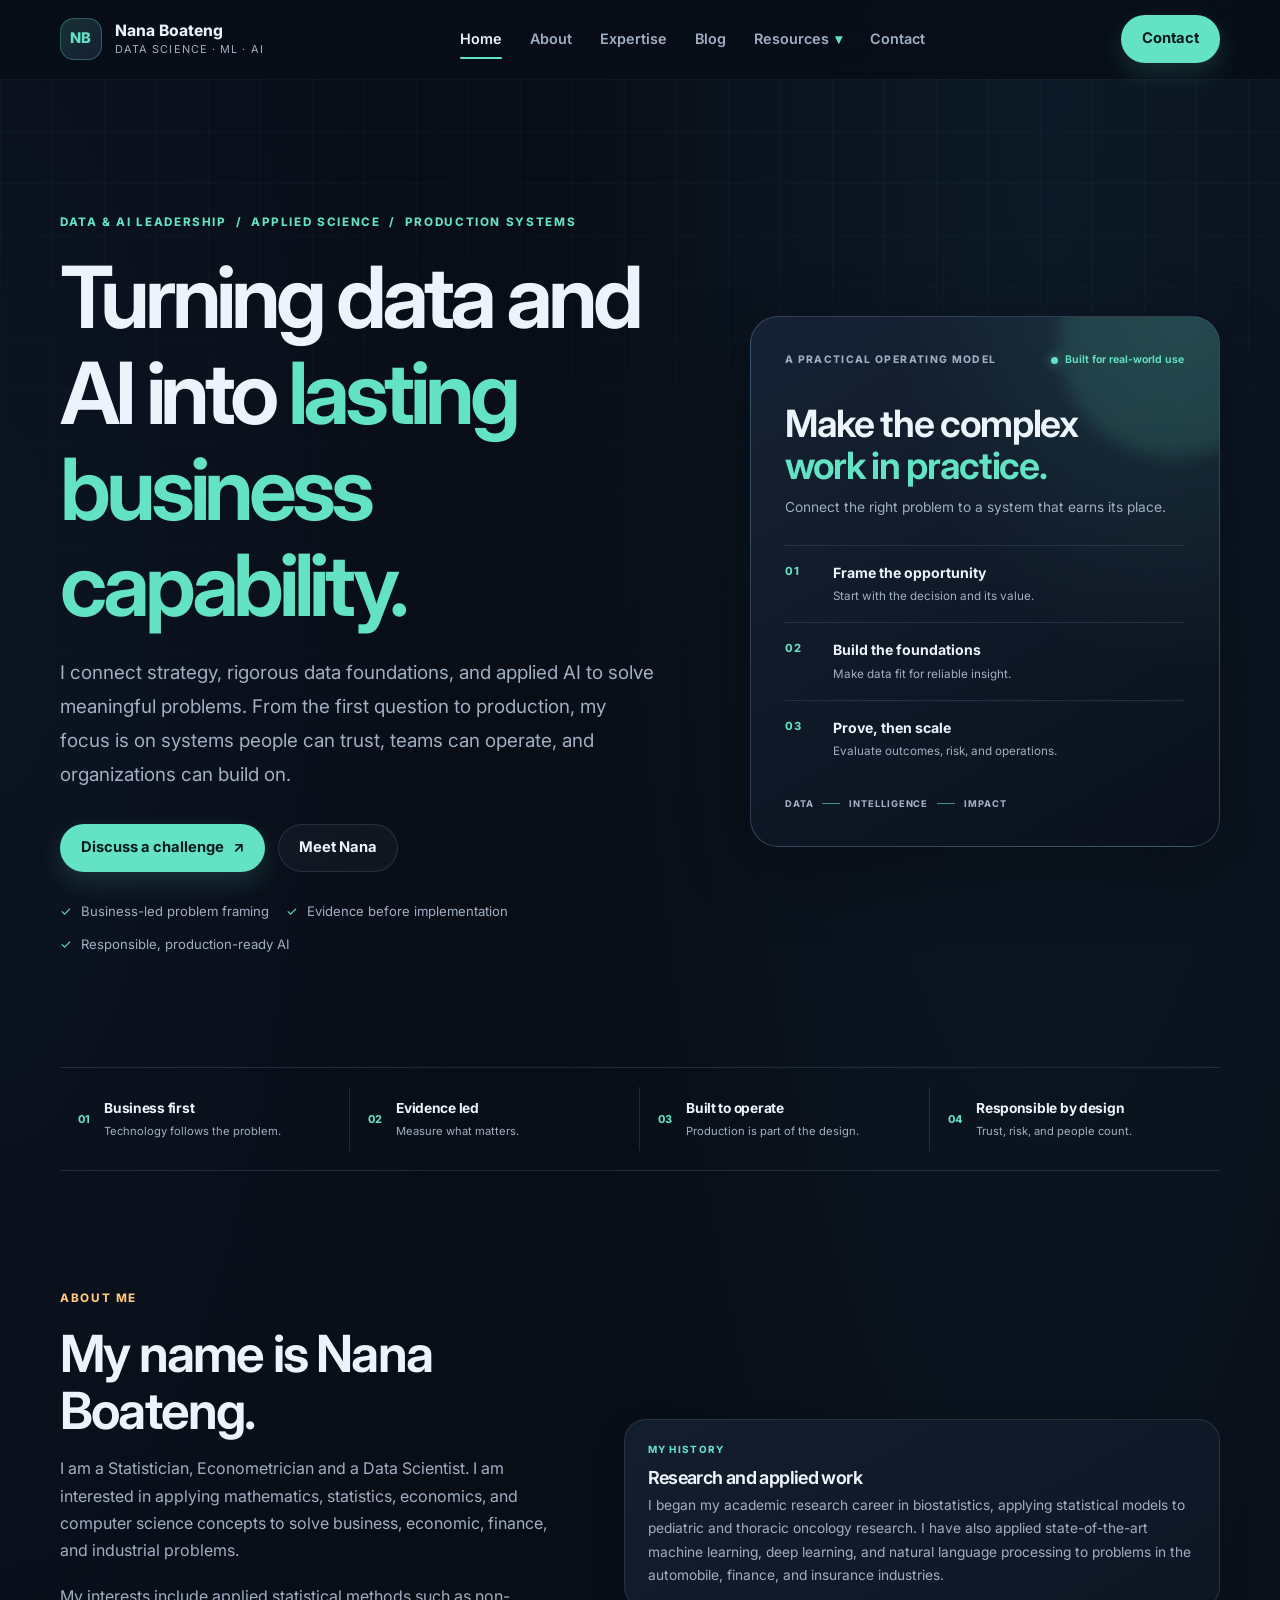
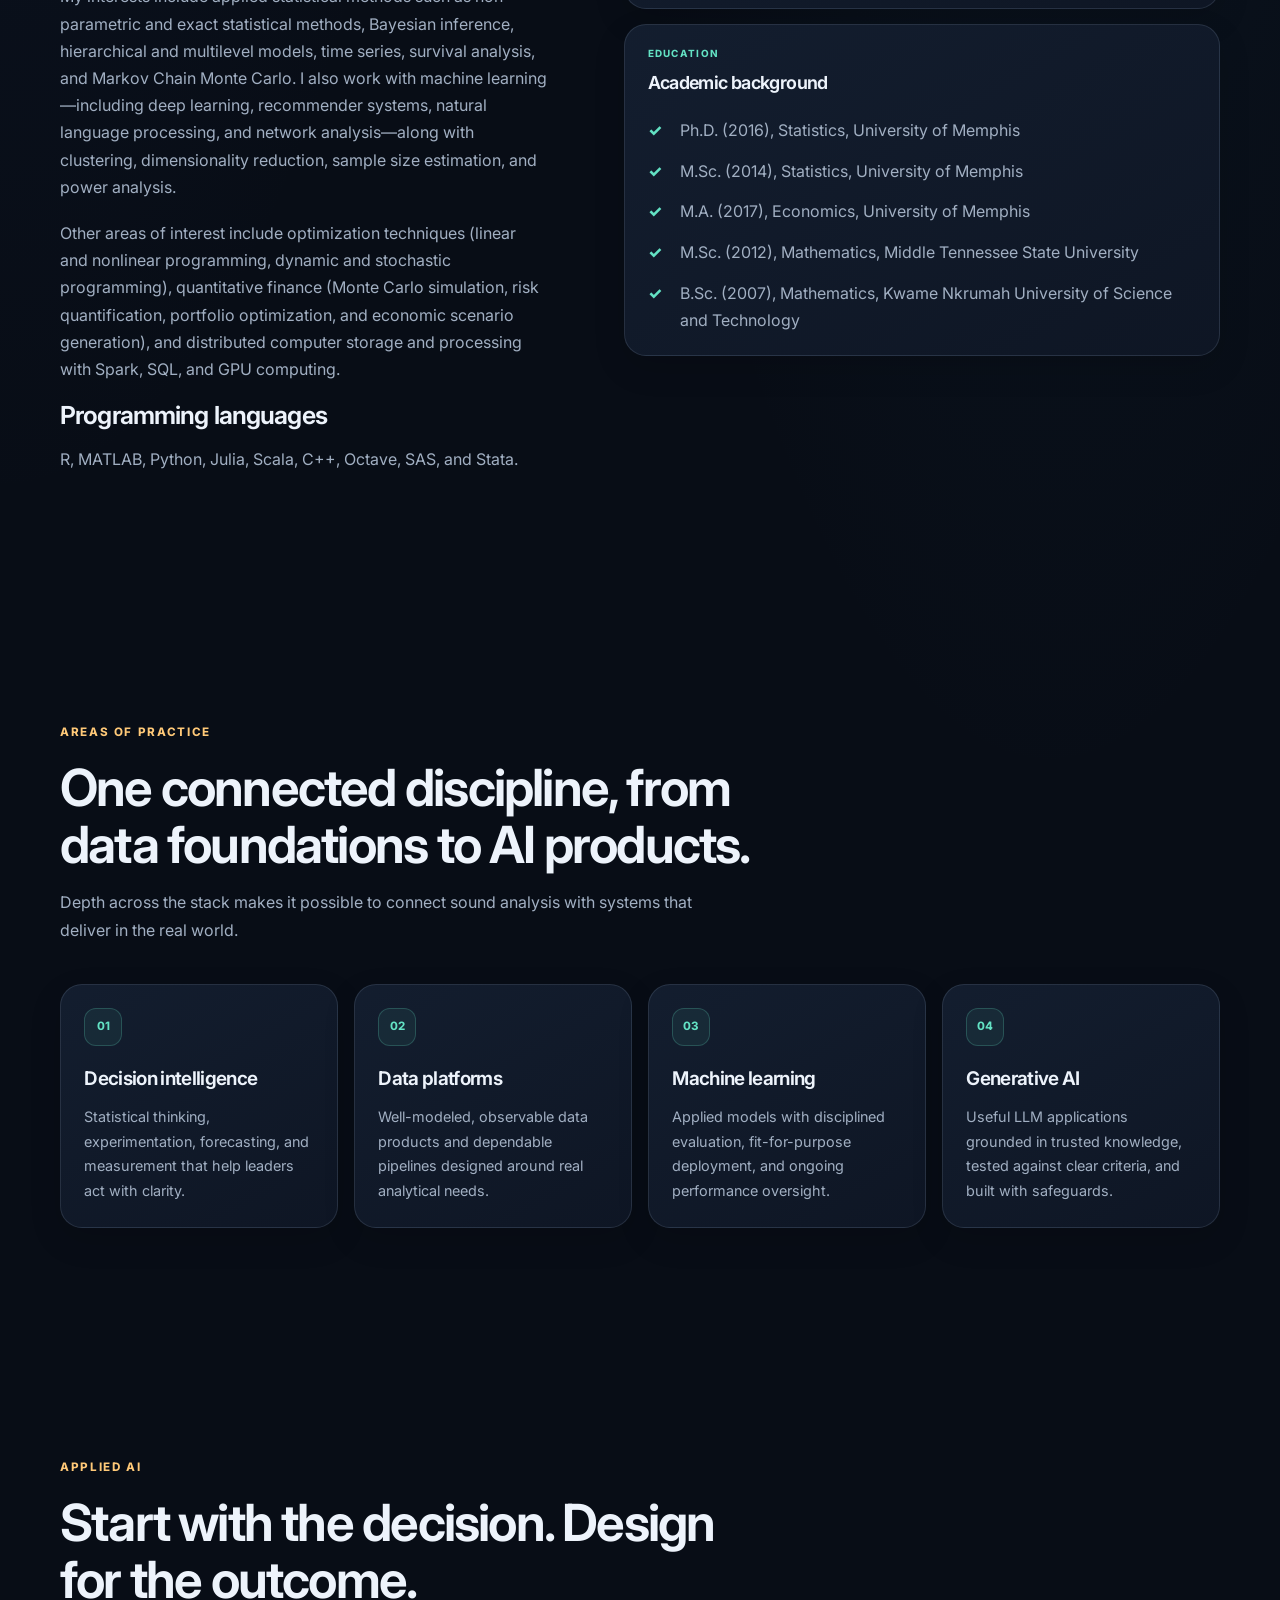
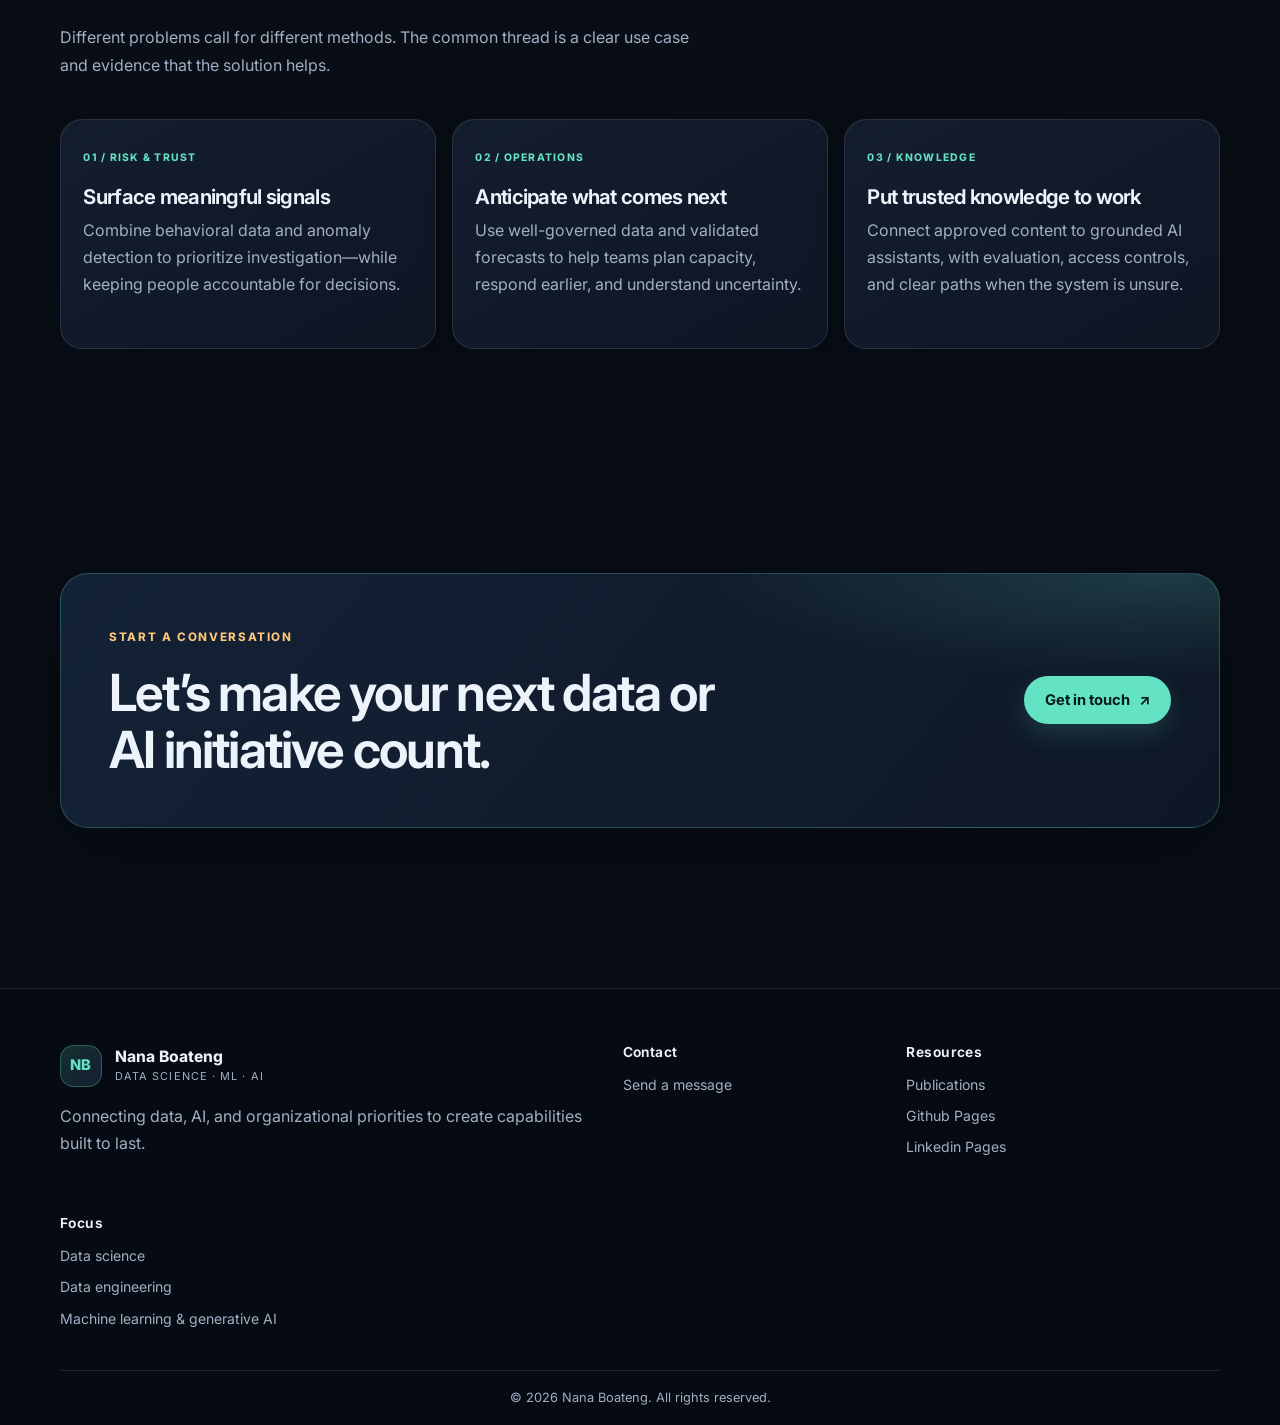
==== commit cb310b80: "Update portfolio bio and resources Co-authored-by: Copilot <223556219+Copilot@users.noreply.github.c" ====
--- a/index.html
+++ b/index.html
@@ -34,6 +34,14 @@
           <a href="pages/about.html">About</a>
           <a href="pages/expertise.html">Expertise</a>
           <a href="blog/index.html">Blog</a>
+          <details class="nav-dropdown">
+            <summary>Resources</summary>
+            <div class="nav-dropdown-menu">
+              <a href="https://scholar.google.com/citations?user=fagNvEoAAAAJ&amp;hl=en" target="_blank" rel="noopener noreferrer">Publications</a>
+              <a href="https://github.com/NanaAkwasiAbayieBoateng" target="_blank" rel="noopener noreferrer">Github Pages</a>
+              <a href="https://www.linkedin.com/in/nana-b-26b9a226/?skipRedirect=true&amp;contentTrackingId=otObC%2FVVTDOltnO%2BMGAZPQ%3D%3D&amp;viewName=premium-nav-upsell-text&amp;upsellOrderOrigin=Tracking%3Av1%3Apremium_nav_upsell_text%3ANav%3AIn-Product" target="_blank" rel="noopener noreferrer">Linkedin Pages</a>
+            </div>
+          </details>
           <a href="pages/contact.html">Contact</a>
         </nav>
 
@@ -95,23 +103,53 @@
       <section id="about" class="section about">
         <div class="container split-layout">
           <div class="content-block">
-            <span class="eyebrow accent">Perspective</span>
-            <h2>AI leadership is an operating discipline—not a demo.</h2>
-            <p>
-              Durable results come from aligning the business question, data, people, and technology.
-              I work across that full picture: setting a clear direction, applying analytical rigor,
-              and shaping solutions teams can own after launch.
-            </p>
-            <p>
-              The measure of success is not a model or a prototype. It is a trusted capability that
-              improves decisions, fits the way the organization works, and creates value over time.
-            </p>
-            <a class="text-link" href="pages/about.html">More about my approach <span aria-hidden="true">→</span></a>
+            <span class="eyebrow accent">About me</span>
+            <h2>My name is Nana Boateng.</h2>
+            <p>
+              I am a Statistician, Econometrician and a Data Scientist. I am interested in applying
+              mathematics, statistics, economics, and computer science concepts to solve business,
+              economic, finance, and industrial problems.
+            </p>
+            <p>
+              My interests include applied statistical methods such as non-parametric and exact
+              statistical methods, Bayesian inference, hierarchical and multilevel models, time
+              series, survival analysis, and Markov Chain Monte Carlo. I also work with machine
+              learning—including deep learning, recommender systems, natural language processing,
+              and network analysis—along with clustering, dimensionality reduction, sample size
+              estimation, and power analysis.
+            </p>
+            <p>
+              Other areas of interest include optimization techniques (linear and nonlinear
+              programming, dynamic and stochastic programming), quantitative finance (Monte Carlo
+              simulation, risk quantification, portfolio optimization, and economic scenario
+              generation), and distributed computer storage and processing with Spark, SQL, and GPU
+              computing.
+            </p>
+            <h3>Programming languages</h3>
+            <p>R, MATLAB, Python, Julia, Scala, C++, Octave, SAS, and Stata.</p>
           </div>
           <div class="feature-stack leadership-stack">
-            <article><span class="feature-index">01 / STRATEGY</span><h3>Choose the right problem</h3><p>Translate organizational priorities into focused opportunities, clear success measures, and a practical path to value.</p></article>
-            <article><span class="feature-index">02 / FOUNDATIONS</span><h3>Make data dependable</h3><p>Build the data quality, architecture, and engineering discipline that analytics and AI need to be trusted.</p></article>
-            <article><span class="feature-index">03 / DELIVERY</span><h3>Make solutions sustainable</h3><p>Bring evaluation, governance, deployment, monitoring, and team ownership into the design from day one.</p></article>
+            <article>
+              <span class="feature-index">MY HISTORY</span>
+              <h3>Research and applied work</h3>
+              <p>
+                I began my academic research career in biostatistics, applying statistical models
+                to pediatric and thoracic oncology research. I have also applied state-of-the-art
+                machine learning, deep learning, and natural language processing to problems in the
+                automobile, finance, and insurance industries.
+              </p>
+            </article>
+            <article>
+              <span class="feature-index">EDUCATION</span>
+              <h3>Academic background</h3>
+              <ul class="list-check">
+                <li>Ph.D. (2016), Statistics, University of Memphis</li>
+                <li>M.Sc. (2014), Statistics, University of Memphis</li>
+                <li>M.A. (2017), Economics, University of Memphis</li>
+                <li>M.Sc. (2012), Mathematics, Middle Tennessee State University</li>
+                <li>B.Sc. (2007), Mathematics, Kwame Nkrumah University of Science and Technology</li>
+              </ul>
+            </article>
           </div>
         </div>
       </section>
@@ -209,6 +247,15 @@
         </div>
 
         <div>
+          <h4>Resources</h4>
+          <ul>
+            <li><a href="https://scholar.google.com/citations?user=fagNvEoAAAAJ&amp;hl=en" target="_blank" rel="noopener noreferrer">Publications</a></li>
+            <li><a href="https://github.com/NanaAkwasiAbayieBoateng" target="_blank" rel="noopener noreferrer">Github Pages</a></li>
+            <li><a href="https://www.linkedin.com/in/nana-b-26b9a226/?skipRedirect=true&amp;contentTrackingId=otObC%2FVVTDOltnO%2BMGAZPQ%3D%3D&amp;viewName=premium-nav-upsell-text&amp;upsellOrderOrigin=Tracking%3Av1%3Apremium_nav_upsell_text%3ANav%3AIn-Product" target="_blank" rel="noopener noreferrer">Linkedin Pages</a></li>
+          </ul>
+        </div>
+
+        <div>
           <h4>Focus</h4>
           <ul>
             <li>Data science</li>
--- a/assets/css/styles.css
+++ b/assets/css/styles.css
@@ -130,6 +130,14 @@
 .main-nav { display: flex; align-items: center; gap: clamp(1rem, 2.2vw, 1.8rem); color: var(--muted); font-size: 0.9rem; font-weight: 600; }
 .main-nav a { position: relative; padding-block: 0.5rem; transition: color 160ms ease; }
 .main-nav a:hover, .main-nav a[aria-current="page"] { color: var(--text); }
+.nav-dropdown { position: relative; }
+.nav-dropdown summary { padding-block: 0.5rem; cursor: pointer; list-style: none; transition: color 160ms ease; }
+.nav-dropdown summary::-webkit-details-marker { display: none; }
+.nav-dropdown summary::after { margin-left: 0.35rem; color: var(--secondary); content: "▾"; }
+.nav-dropdown summary:hover, .nav-dropdown[open] summary { color: var(--text); }
+.nav-dropdown-menu { position: absolute; top: calc(100% + 0.65rem); left: -0.8rem; z-index: 35; display: grid; min-width: 190px; gap: 0.15rem; padding: 0.55rem; border: 1px solid var(--border); border-radius: 14px; background: rgba(13, 20, 32, 0.98); box-shadow: var(--shadow); }
+.nav-dropdown-menu a { padding: 0.65rem 0.75rem; border-radius: 9px; white-space: nowrap; }
+.nav-dropdown-menu a:hover { background: rgba(99, 226, 196, 0.06); }
 .main-nav a[aria-current="page"]::after {
   position: absolute;
   right: 0;
@@ -451,6 +459,10 @@
   .main-nav a { padding: 0.75rem 0.85rem; border-radius: 10px; }
   .main-nav a:hover, .main-nav a[aria-current="page"] { background: rgba(99, 226, 196, 0.06); }
   .main-nav a[aria-current="page"]::after { display: none; }
+  .nav-dropdown summary { padding: 0.75rem 0.85rem; border-radius: 10px; }
+  .nav-dropdown summary:hover, .nav-dropdown[open] summary { background: rgba(99, 226, 196, 0.06); }
+  .nav-dropdown-menu { position: static; min-width: 0; margin: 0 0 0.35rem 0.85rem; padding: 0.25rem; border: 0; border-left: 1px solid var(--border); border-radius: 0; background: transparent; box-shadow: none; }
+  .nav-dropdown-menu a { padding: 0.6rem 0.75rem; white-space: normal; }
   .hero-layout { grid-template-columns: minmax(0, 1fr) minmax(280px, 0.8fr); gap: 2rem; }
   .card-grid { grid-template-columns: repeat(2, minmax(0, 1fr)); }
   .program-card { min-height: 210px; }
